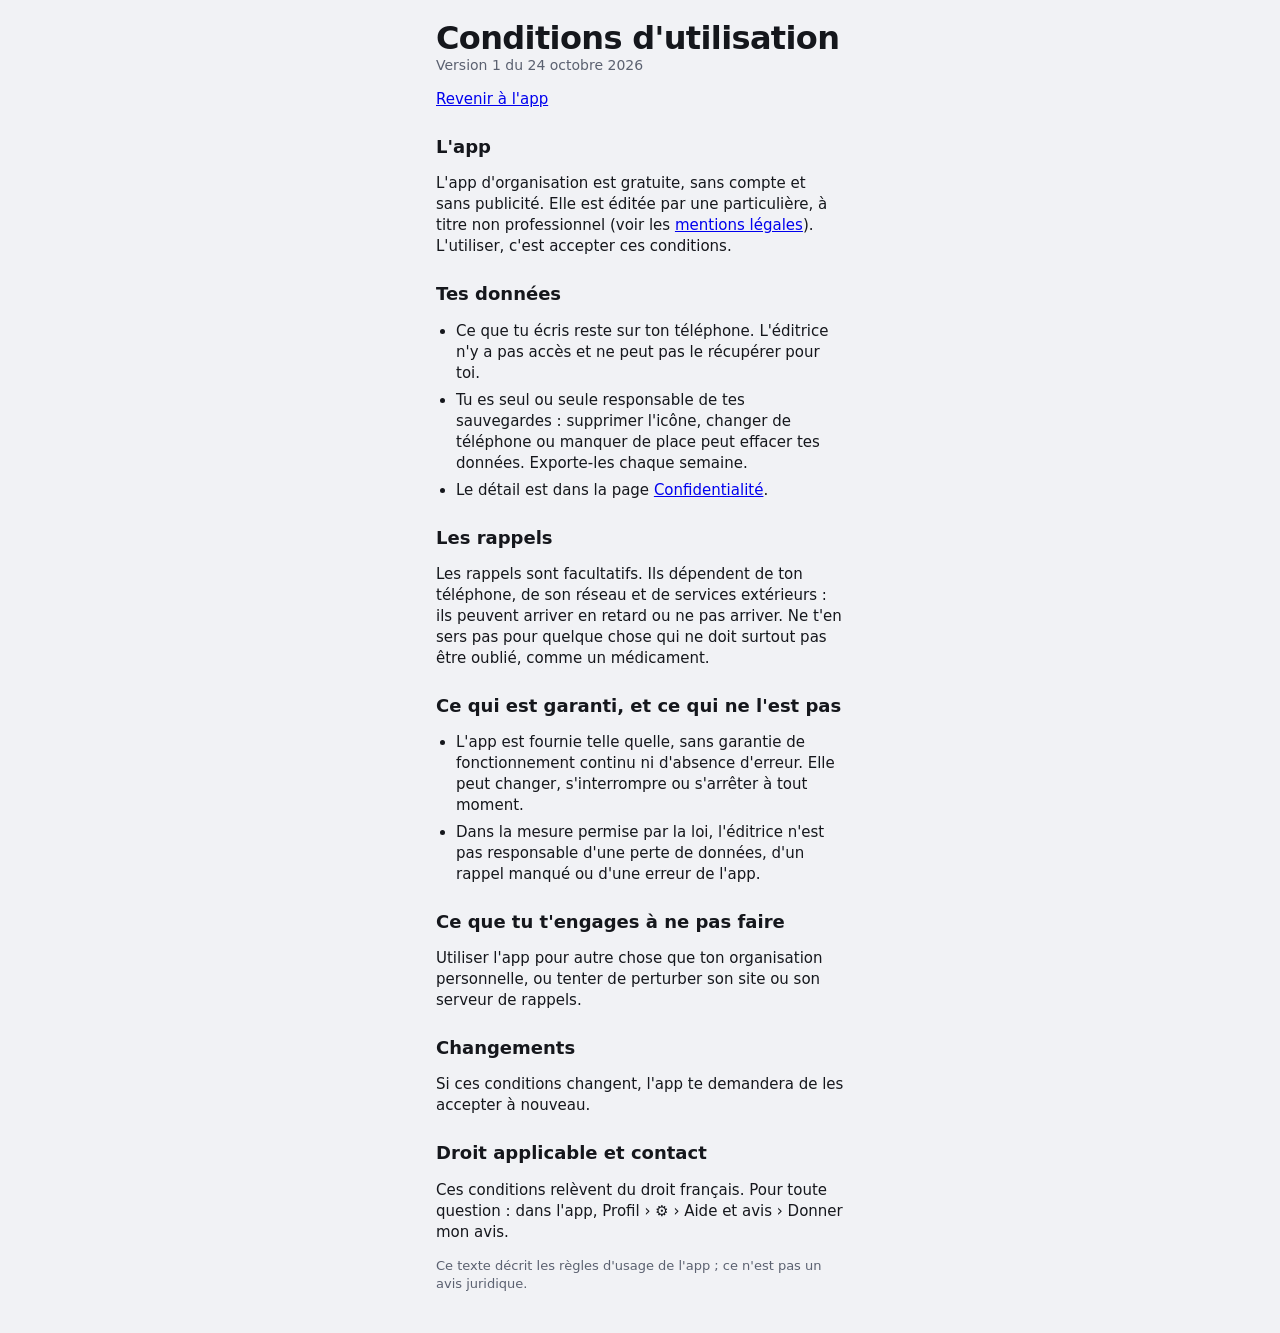
==== conditions.html @ b716ffcb "1.9.5 : notice d'installation, conditions d'utilisation acceptées à la première ouverture, README à " ====
<!doctype html>
<html lang="fr">
<head>
<meta charset="utf-8">
<meta name="viewport" content="width=device-width, initial-scale=1, viewport-fit=cover">
<title>Conditions d'utilisation</title>
<meta http-equiv="Content-Security-Policy" content="default-src 'self'; script-src 'none'; style-src 'self' 'unsafe-inline'; img-src 'self'; object-src 'none'; base-uri 'none'; form-action 'none'">
<meta name="referrer" content="no-referrer">
<link rel="stylesheet" href="app.css">
<style>
  .texte { display: flex; flex-direction: column; gap: 14px; padding-bottom: calc(40px + env(safe-area-inset-bottom, 0px)); }
  .texte h2 { font-size: 18px; margin: 10px 0 0; }
  .texte p, .texte li { margin: 0; max-width: 65ch; }
  .texte ul { margin: 0; padding-left: 20px; display: flex; flex-direction: column; gap: 6px; }
</style>
</head>
<body>
<main class="app texte">
  <header class="top"><div><h1>Conditions d'utilisation</h1><p>Version 1 du 24 octobre 2026</p></div></header>
  <p><a href="./">Revenir à l'app</a></p>

  <h2>L'app</h2>
  <p>L'app d'organisation est gratuite, sans compte et sans publicité. Elle est éditée par une particulière, à titre non professionnel (voir les <a href="confidentialite.html">mentions légales</a>). L'utiliser, c'est accepter ces conditions.</p>

  <h2>Tes données</h2>
  <ul>
    <li>Ce que tu écris reste sur ton téléphone. L'éditrice n'y a pas accès et ne peut pas le récupérer pour toi.</li>
    <li>Tu es seul ou seule responsable de tes sauvegardes : supprimer l'icône, changer de téléphone ou manquer de place peut effacer tes données. Exporte-les chaque semaine.</li>
    <li>Le détail est dans la page <a href="confidentialite.html">Confidentialité</a>.</li>
  </ul>

  <h2>Les rappels</h2>
  <p>Les rappels sont facultatifs. Ils dépendent de ton téléphone, de son réseau et de services extérieurs : ils peuvent arriver en retard ou ne pas arriver. Ne t'en sers pas pour quelque chose qui ne doit surtout pas être oublié, comme un médicament.</p>

  <h2>Ce qui est garanti, et ce qui ne l'est pas</h2>
  <ul>
    <li>L'app est fournie telle quelle, sans garantie de fonctionnement continu ni d'absence d'erreur. Elle peut changer, s'interrompre ou s'arrêter à tout moment.</li>
    <li>Dans la mesure permise par la loi, l'éditrice n'est pas responsable d'une perte de données, d'un rappel manqué ou d'une erreur de l'app.</li>
  </ul>

  <h2>Ce que tu t'engages à ne pas faire</h2>
  <p>Utiliser l'app pour autre chose que ton organisation personnelle, ou tenter de perturber son site ou son serveur de rappels.</p>

  <h2>Changements</h2>
  <p>Si ces conditions changent, l'app te demandera de les accepter à nouveau.</p>

  <h2>Droit applicable et contact</h2>
  <p>Ces conditions relèvent du droit français. Pour toute question : dans l'app, Profil › ⚙ › Aide et avis › Donner mon avis.</p>
  <p class="aide">Ce texte décrit les règles d'usage de l'app ; ce n'est pas un avis juridique.</p>
</main>
</body>
</html>
---- app.css ----
/* Une colonne de téléphone (440 px max) qui défile ; onglets et bouton + fixés en bas.
   Les couleurs des catégories (réglables) portent l'identité ; le reste est neutre. */
:root {
  --bg-base: #F1F2F5;
  --teinte: var(--bg-base);
  --bg: color-mix(in srgb, var(--teinte) 10%, var(--bg-base));
  --surface: #FFFFFF;
  --surface-2: #E6E8EE;
  --ink: #15171C;
  --ink-2: #5B6170;
  --line: #DADDE5;
  --on-ink: #FFFFFF;
  --danger: #C42B27;
  --shadow: 0 8px 24px rgb(21 23 28 / .18);
  --t-dark: #15171C;
  --t-light: #FFFFFF;
  /* Polices déjà présentes sur l’appareil : rien n’est demandé à un serveur tiers. */
  --f-num: "Avenir Next Condensed", "Bahnschrift SemiBold Condensed", "Roboto Condensed", "Arial Narrow", system-ui, sans-serif;
  --f-body: -apple-system, BlinkMacSystemFont, system-ui, "Segoe UI", Roboto, sans-serif;
  --r: 18px;
  --row: 14px;
  color-scheme: light;
}
@media (prefers-color-scheme: dark) {
  :root {
    --bg-base: #0C0E12; --surface: #171A20; --surface-2: #232730; --ink: #EFF1F5; --ink-2: #9BA2AF;
    --line: #2B3039; --on-ink: #0C0E12; --danger: #FF6B66; --shadow: 0 8px 24px rgb(0 0 0 / .5); color-scheme: dark;
  }
}

* { box-sizing: border-box; }
html { -webkit-text-size-adjust: 100%; }
body { margin: 0; background: var(--bg); color: var(--ink); font-family: var(--f-body); font-size: 15px; line-height: 1.4; -webkit-tap-highlight-color: transparent; }
body::before { content: ""; position: fixed; inset: 0 0 auto; height: env(safe-area-inset-top, 0px); z-index: 10; background: var(--bg); }
button, input, select, textarea { font: inherit; color: inherit; }
button { background: none; border: 0; padding: 0; cursor: pointer; }
[hidden] { display: none !important; }
:focus-visible { outline: 2px solid var(--ink); outline-offset: 2px; }
.num { font-family: var(--f-num); font-weight: 700; font-variant-numeric: tabular-nums; }
.muted { color: var(--ink-2); }

.app {
  max-width: 440px; margin: 0 auto;
  padding-left: max(16px, env(safe-area-inset-left, 0px));
  padding-right: max(16px, env(safe-area-inset-right, 0px));
  padding-block: calc(8px + env(safe-area-inset-top, 0px)) calc(130px + env(safe-area-inset-bottom, 0px));
}
.view { display: flex; flex-direction: column; gap: 22px; }
.top { display: flex; align-items: flex-end; justify-content: space-between; gap: 12px; padding-top: 14px; }
.top h1 { font-size: 32px; line-height: 1.05; letter-spacing: -.02em; margin: 0; text-wrap: balance; }
.top p { margin: 4px 0 0; color: var(--ink-2); font-size: 14px; }
.top p::first-letter { text-transform: uppercase; }

.sec { display: flex; flex-direction: column; gap: 8px; }
.sec > h2, .h2 { display: flex; justify-content: space-between; align-items: baseline; gap: 8px; font-size: 12.5px; letter-spacing: .07em; text-transform: uppercase; color: var(--ink-2); margin: 0 4px; font-weight: 600; }
.sec > h2 span, .sec > h2 .btn { letter-spacing: 0; text-transform: none; font-weight: 500; }
.sec > h2 .btn { color: var(--ink); font-weight: 650; }
.card { background: var(--surface); border-radius: var(--r); padding: 16px; }
.list { list-style: none; margin: 0; padding: 0 16px; background: var(--surface); border-radius: var(--r); }
.list > li { display: flex; align-items: center; gap: 12px; min-height: 52px; padding-block: 8px; }
.list > li + li { border-top: 1px solid var(--line); }
.list:empty { display: none; }
.txt { flex: 1; min-width: 0; display: flex; flex-direction: column; overflow-wrap: anywhere; }
.txt b { font-weight: 600; }
.txt small { color: var(--ink-2); font-size: 13px; }
.pill { font-family: var(--f-num); font-weight: 700; font-size: 15px; padding: 3px 9px; border-radius: 7px; background: var(--surface-2); white-space: nowrap; }
.x { width: 32px; height: 32px; flex-shrink: 0; border-radius: 50%; display: grid; place-items: center; color: var(--ink-2); }
.x svg { width: 16px; height: 16px; }
.vide { color: var(--ink-2); font-size: 14px; margin: 0 4px; }

.chk { appearance: none; -webkit-appearance: none; flex-shrink: 0; width: 24px; height: 24px; margin: 0; border-radius: 50%; border: 2px solid var(--line); background: var(--surface); cursor: pointer; transition: background .15s, border-color .15s; }
.chk:checked { background: var(--ink); border-color: var(--ink); box-shadow: inset 0 0 0 4px var(--surface); }
li:has(> .chk:checked) .txt b { text-decoration: line-through; color: var(--ink-2); font-weight: 500; }

.btn { height: 48px; padding: 0 18px; border-radius: 14px; font-weight: 650; display: inline-flex; align-items: center; justify-content: center; gap: 6px; }
.btn.plein { background: var(--ink); color: var(--on-ink); }
.btn.gris { background: var(--surface-2); }
.btn.rouge { color: var(--danger); }
.btn.petit { height: 36px; padding: 0 12px; border-radius: 10px; font-size: 14px; }
.rangee { display: flex; gap: 8px; flex-wrap: wrap; }
.rangee .btn { flex: 1; }

/* Ajout rapide dans une liste */
.ajout { display: flex; gap: 8px; }
.ajout input { flex: 1; min-width: 0; height: 44px; border: 0; border-radius: 12px; padding: 0 14px; background: var(--surface); font-size: 16px; }
.ajout select { max-width: 40%; height: 44px; border: 0; border-radius: 12px; padding: 0 8px; background: var(--surface); font-size: 14px; }
.ajout button { width: 44px; height: 44px; border-radius: 12px; background: var(--ink); color: var(--on-ink); display: grid; place-items: center; flex-shrink: 0; }
.ajout button svg { width: 20px; height: 20px; }

/* Maintenant */
.now { background: var(--c, var(--surface)); color: var(--t, var(--ink)); border-radius: 24px; padding: 18px 18px 16px; display: flex; flex-direction: column; gap: 6px; }
.now-label { font-size: 13px; font-weight: 600; opacity: .8; }
.now-title { font-size: 22px; font-weight: 700; letter-spacing: -.01em; line-height: 1.15; overflow-wrap: anywhere; }
.now-info { font-size: 14px; opacity: .85; }
.now-left { display: flex; align-items: baseline; gap: 8px; margin-top: 6px; font-weight: 600; }
.now-left .num { font-size: 58px; line-height: .85; }
.bar { height: 6px; border-radius: 3px; background: color-mix(in srgb, currentColor 18%, transparent); overflow: hidden; }
.bar i { display: block; height: 100%; background: currentColor; border-radius: inherit; }
.now .next { margin-top: 8px; padding-top: 12px; border-top: 1px solid color-mix(in srgb, currentColor 22%, transparent); font-size: 14px; font-weight: 600; }

/* Journée */
.day li { cursor: pointer; }
.day time { font-family: var(--f-num); font-weight: 600; font-size: 17px; width: 42px; flex-shrink: 0; color: var(--ink-2); font-variant-numeric: tabular-nums; }
.dot { width: 12px; height: 12px; border-radius: 4px; background: var(--c); flex-shrink: 0; }
.day li.actuel time, .day li.actuel b { color: var(--ink); font-weight: 700; }
.day li.passe .txt b { color: var(--ink-2); font-weight: 500; }
.valid { width: 32px; height: 32px; border-radius: 50%; border: 2px dashed var(--line); display: grid; place-items: center; flex-shrink: 0; color: transparent; }
.valid svg { width: 16px; height: 16px; }
.valid[aria-pressed="true"] { border: 0; background: var(--surface-2); color: var(--ink); }

/* Semaine */
.navsem { display: flex; gap: 6px; }
.navsem button { height: 36px; min-width: 36px; padding: 0 10px; border-radius: 10px; background: var(--surface); font-weight: 650; font-size: 14px; display: grid; place-items: center; }
.navsem svg { width: 18px; height: 18px; }
.type { display: flex; align-items: center; justify-content: space-between; gap: 12px; }
.wk { background: var(--surface); border-radius: var(--r); padding: 10px 8px 12px; -webkit-user-select: none; user-select: none; -webkit-touch-callout: none; }
.wk-head, .wk-body { display: grid; grid-template-columns: 22px repeat(var(--n, 7), minmax(0, 1fr)); gap: 3px; }
.wk-head { margin-bottom: 8px; text-align: center; }
.wk-head button { display: flex; flex-direction: column; align-items: center; border-radius: 10px; padding: 3px 0; font-family: var(--f-num); font-weight: 700; font-size: 17px; line-height: 1.1; }
.wk-head small { font-family: var(--f-body); font-size: 10.5px; font-weight: 600; color: var(--ink-2); }
.wk-head .auj { background: var(--ink); color: var(--on-ink); }
.wk-head .auj small { color: inherit; opacity: .75; }
.wk-hours, .wk-col { position: relative; height: calc(var(--rows) * var(--row)); }
.wk-hours span { position: absolute; right: 2px; top: calc(var(--s) * 2 * var(--row)); transform: translateY(-50%); font-family: var(--f-num); font-weight: 600; font-size: 11.5px; color: var(--ink-2); }
.wk-col { border-radius: 6px; background: repeating-linear-gradient(to bottom, var(--surface-2) 0 1px, transparent 1px calc(2 * var(--row))); }
.blk { position: absolute; left: 0; right: 0; top: calc(var(--s) * 2 * var(--row) + 1px); height: calc(var(--d) * 2 * var(--row) - 2px); background: var(--c); color: var(--t); border-radius: 4px; padding: 2px; font-size: 9px; line-height: 1.15; font-weight: 650; overflow: hidden; -webkit-hyphens: auto; hyphens: auto; overflow-wrap: break-word; }
.seul .blk { font-size: 13px; padding: 3px 8px; }
.blk small { display: none; }
.seul .blk small { display: block; font-weight: 500; opacity: .85; }
.blk.fantome { outline: 2px solid var(--ink); outline-offset: 1px; z-index: 2; opacity: .9; }
.blk.leve { opacity: .3; }
.nowline { position: absolute; left: -2px; right: -2px; top: calc(var(--s) * 2 * var(--row)); height: 2px; background: var(--ink); z-index: 1; pointer-events: none; }
.nowline::before { content: ""; position: absolute; left: -3px; top: -3px; width: 8px; height: 8px; border-radius: 50%; background: var(--ink); }
.legend { display: grid; grid-template-columns: repeat(2, minmax(0, 1fr)); gap: 8px 12px; list-style: none; margin: 0; padding: 0 4px; font-size: 13.5px; }
.legend li { display: flex; align-items: center; gap: 8px; min-width: 0; }
.aide { font-size: 13px; color: var(--ink-2); margin: 0 4px; }

/* Notes */
.search { display: flex; align-items: center; gap: 8px; background: var(--surface); border-radius: 14px; padding: 0 14px; height: 46px; color: var(--ink-2); }
.search svg { width: 18px; height: 18px; flex-shrink: 0; }
.search input { flex: 1; min-width: 0; border: 0; background: none; font-size: 16px; color: var(--ink); outline: none; }
.tags { display: flex; gap: 6px; overflow-x: auto; scrollbar-width: none; margin-inline: -4px; padding-inline: 4px; }
.tags button { flex-shrink: 0; font-size: 13.5px; font-weight: 600; padding: 6px 12px; border-radius: 999px; background: var(--surface); }
.tags button[aria-pressed="true"] { background: var(--ink); color: var(--on-ink); }
.goal-head { display: flex; justify-content: space-between; align-items: baseline; margin-bottom: 10px; }
.goal-head .num { font-size: 26px; }
details.liste { background: var(--surface); border-radius: var(--r); }
details.liste summary { list-style: none; display: flex; align-items: center; justify-content: space-between; gap: 8px; padding: 14px 16px; font-weight: 650; cursor: pointer; }
details.liste summary::-webkit-details-marker { display: none; }
details.liste summary::after { content: "›"; font-size: 20px; color: var(--ink-2); transition: transform .15s; }
details.liste[open] summary::after { transform: rotate(90deg); }
details.liste summary .pill { margin-left: auto; }
details.liste .list { padding-top: 0; }
details.liste .pied { display: flex; flex-direction: column; gap: 8px; padding: 0 12px 12px; }
details.liste .ajout input, details.liste .ajout select { background: var(--surface-2); }
.notes { display: grid; grid-template-columns: repeat(2, minmax(0, 1fr)); gap: 10px; }
.note { border-radius: var(--r); padding: 14px; background: color-mix(in srgb, var(--c, var(--surface)) 24%, var(--surface)); display: flex; flex-direction: column; gap: 6px; min-width: 0; text-align: left; overflow-wrap: anywhere; }
.note p { margin: 0; font-size: 13.5px; white-space: pre-line; display: -webkit-box; -webkit-line-clamp: 5; -webkit-box-orient: vertical; overflow: hidden; }
.note small { font-size: 12px; color: var(--ink-2); }

/* Réglages, stats */
.reglage { display: flex; align-items: center; gap: 10px; }
.reglage input[type="color"] { width: 36px; height: 36px; padding: 0; border: 0; border-radius: 10px; background: none; flex-shrink: 0; }
.reglage input[type="color"]::-webkit-color-swatch-wrapper { padding: 0; }
.reglage input[type="color"]::-webkit-color-swatch { border: 0; border-radius: 10px; }
.reglage input[type="text"] { flex: 1; min-width: 0; height: 40px; border: 0; border-radius: 10px; padding: 0 12px; background: var(--surface-2); font-size: 16px; }
.reglage select { height: 40px; border: 0; border-radius: 10px; padding: 0 10px; background: var(--surface-2); font-size: 15px; }
.stats { list-style: none; margin: 0; padding: 0; display: flex; flex-direction: column; gap: 10px; }
.stats li { display: grid; grid-template-columns: 116px minmax(0, 1fr) 50px; align-items: center; gap: 8px; font-size: 13.5px; }
.stats li > span:first-child { overflow: hidden; text-overflow: ellipsis; white-space: nowrap; }
.stats .track { height: 14px; }
.stats .track i { display: block; height: 100%; border-radius: 4px; background: var(--c); }
.stats b { font-family: var(--f-num); font-size: 16px; text-align: right; font-variant-numeric: tabular-nums; }
.bientot { display: flex; flex-direction: column; gap: 6px; }
.bientot p { margin: 0; font-size: 14px; color: var(--ink-2); }
.alerte { color: var(--danger); font-weight: 600; }

/* Barre du bas, bouton +, fenêtres, toast */
.dock {
  position: fixed; left: 0; right: 0; bottom: 0; z-index: 5;
  background: color-mix(in srgb, var(--surface) 84%, transparent);
  -webkit-backdrop-filter: blur(18px) saturate(1.5); backdrop-filter: blur(18px) saturate(1.5);
  border-top: 1px solid var(--line);
  padding: 6px max(8px, env(safe-area-inset-right, 0px)) calc(6px + env(safe-area-inset-bottom, 0px)) max(8px, env(safe-area-inset-left, 0px));
}
.dock-in { position: relative; max-width: 440px; margin: 0 auto; }
.tabs { display: grid; grid-template-columns: repeat(5, 1fr); }
.tab { display: flex; flex-direction: column; align-items: center; gap: 2px; padding: 4px 0; font-size: 10.5px; font-weight: 600; color: var(--ink-2); }
.tab svg { width: 25px; height: 25px; }
.tab[aria-selected="true"] { color: var(--ink); }
.fab { position: absolute; right: 8px; bottom: calc(100% + 16px); width: 58px; height: 58px; border-radius: 50%; background: var(--ink); color: var(--on-ink); display: grid; place-items: center; box-shadow: var(--shadow); }
.fab svg { width: 26px; height: 26px; }

dialog { margin: auto auto 0; width: min(440px, 100%); max-width: 100%; max-height: 92vh; overflow-y: auto; border: 0; border-radius: 24px 24px 0 0; background: var(--surface); color: var(--ink); padding: 20px max(16px, env(safe-area-inset-right, 0px)) calc(20px + env(safe-area-inset-bottom, 0px)) max(16px, env(safe-area-inset-left, 0px)); }
dialog::backdrop { background: rgb(0 0 0 / .4); }
dialog h2 { margin: 0 0 14px; font-size: 19px; }
dialog form { display: flex; flex-direction: column; gap: 14px; }
.champ { display: flex; flex-direction: column; gap: 6px; font-size: 13px; font-weight: 600; color: var(--ink-2); min-width: 0; }
.champ input, .champ select, .champ textarea { height: 46px; border: 0; border-radius: 12px; padding: 0 12px; background: var(--surface-2); font-size: 16px; font-weight: 400; color: var(--ink); width: 100%; }
.champ textarea { height: auto; min-height: 96px; padding: 12px; resize: vertical; }
.champs { display: grid; grid-template-columns: repeat(3, minmax(0, 1fr)); gap: 10px; }
.coche { display: flex; align-items: center; gap: 10px; font-size: 15px; }
.cats { display: flex; flex-wrap: wrap; gap: 6px; }
.cats label { position: relative; }
.cats input { position: absolute; opacity: 0; inset: 0; }
.cats span { display: inline-flex; align-items: center; gap: 6px; height: 34px; padding: 0 12px; border-radius: 999px; background: var(--surface-2); font-size: 14px; font-weight: 600; }
.cats input:checked + span { background: var(--c); color: var(--t); }
.cats input:focus-visible + span { outline: 2px solid var(--ink); outline-offset: 2px; }
.cats .sans { --c: var(--ink); --t: var(--on-ink); }
.opts { display: grid; grid-template-columns: repeat(2, minmax(0, 1fr)); gap: 10px; }
.opts button { display: flex; flex-direction: column; align-items: flex-start; gap: 6px; padding: 14px 12px; border-radius: 16px; background: var(--surface-2); text-align: left; }
.opts svg { width: 24px; height: 24px; }
.opts small { font-size: 12px; color: var(--ink-2); line-height: 1.3; }
.liens { display: flex; flex-direction: column; gap: 6px; }
.liens button { text-align: left; padding: 10px 12px; border-radius: 12px; background: var(--surface-2); font-size: 14px; }
/* V1.2 : tâches, projets, habitudes, sport */
.pill.retard { background: color-mix(in srgb, var(--danger) 16%, var(--surface)); color: var(--danger); }
.prio { display: inline-block; width: 8px; height: 8px; border-radius: 50%; background: var(--danger); margin-right: 6px; vertical-align: middle; }
.ajout input[type="date"] { flex: 0 0 auto; width: 8.6em; font-size: 15px; }
dialog .ajout input, dialog .ajout select { background: var(--surface-2); }
.habits { display: flex; flex-wrap: wrap; gap: 8px; }
.habit { height: 38px; padding: 0 14px; border-radius: 999px; background: var(--surface); font-weight: 600; font-size: 14px; display: inline-flex; align-items: center; gap: 6px; }
.habit svg { width: 16px; height: 16px; display: none; }
.habit small { font-weight: 500; opacity: .75; }
.habit[aria-pressed="true"] { background: var(--ink); color: var(--on-ink); }
.habit[aria-pressed="true"] svg { display: block; }
.regs { display: grid; grid-template-columns: repeat(2, minmax(0, 1fr)); gap: 10px; }
.regs .card { display: flex; flex-direction: column; gap: 10px; min-width: 0; }
.regs .kv { text-align: left; flex-direction: column; align-items: flex-start; gap: 0; }
.reg { display: grid; grid-template-columns: repeat(7, 1fr); gap: 3px; }
.reg button, .reg i { aspect-ratio: 1; border-radius: 3px; background: var(--surface-2); }
.reg button.on { background: var(--ink); }
.reg i.futur { background: transparent; box-shadow: inset 0 0 0 1px var(--surface-2); }
.kv { display: flex; justify-content: space-between; align-items: baseline; gap: 12px; }
.kv .num { font-size: 20px; }
.seance { display: flex; flex-direction: column; gap: 12px; }
.seance table { width: 100%; border-collapse: collapse; font-size: 14.5px; }
.seance td { padding: 8px 0; border-top: 1px solid var(--line); }
.seance td:last-child { text-align: right; font-family: var(--f-num); font-weight: 700; font-size: 17px; font-variant-numeric: tabular-nums; }
.chart { display: flex; flex-direction: column; gap: 10px; }
.chart svg { width: 100%; height: auto; display: block; font-family: var(--f-num); font-size: 11px; }
.ch-grid { stroke: var(--line); stroke-width: 1; }
.ch-lab { fill: var(--ink-2); }
.ch-line { fill: none; stroke: var(--ink); stroke-width: 2.5; stroke-linejoin: round; stroke-linecap: round; }
.ch-end { fill: var(--c-sport, #B5DF2B); stroke: var(--ink); stroke-width: 2; }
select.choix { height: 40px; border: 0; border-radius: 10px; padding: 0 10px; background: var(--surface-2); font-size: 15px; align-self: flex-start; max-width: 100%; }
.now .btn { align-self: flex-start; margin-top: 8px; background: color-mix(in srgb, currentColor 16%, transparent); color: inherit; }
.pile { display: flex; flex-direction: column; gap: 10px; }
.exo-bloc { display: flex; flex-direction: column; gap: 8px; padding: 12px; border-radius: 16px; background: var(--surface-2); }
.exo-bloc .btn { align-self: flex-start; background: var(--surface); }
.serie { display: flex; align-items: center; gap: 8px; }
.serie > .num { width: 16px; color: var(--ink-2); }
.unite { flex: 1; min-width: 0; display: flex; align-items: center; gap: 5px; font-size: 13px; color: var(--ink-2); }
.unite input { width: 100%; min-width: 0; height: 40px; border: 0; border-radius: 10px; padding: 0 10px; background: var(--surface); color: var(--ink); font-size: 16px; }
.serie .valid { color: transparent; }
.serie .valid[aria-pressed="true"] { background: var(--ink); color: var(--on-ink); }
.repos { position: sticky; top: 0; z-index: 2; display: flex; align-items: center; gap: 12px; padding: 10px 14px; border-radius: 14px; background: var(--ink); color: var(--on-ink); font-weight: 650; }
.repos .num { font-size: 28px; margin-right: auto; }
.repos .btn { background: color-mix(in srgb, var(--on-ink) 18%, transparent); color: inherit; }
.ligne-exo { display: grid; grid-template-columns: minmax(0, 1fr) 52px 64px 32px; gap: 6px; align-items: center; }
.ligne-exo select, .ligne-exo input, .etape input[name="st"] { height: 42px; min-width: 0; border: 0; border-radius: 10px; padding: 0 8px; background: var(--surface-2); color: var(--ink); font-size: 16px; }
.etape input[name="st"] { flex: 1; }
.etapes { display: flex; flex-direction: column; gap: 6px; }
.confettis { position: fixed; inset: 0; pointer-events: none; z-index: 30; overflow: hidden; }
.confettis i { position: absolute; top: -14px; width: 8px; height: 13px; border-radius: 2px; animation: tombe var(--d) ease-in forwards; }
@keyframes tombe { to { transform: translateY(105vh) rotate(var(--r)); } }
/* V1.3 : motivation */
.chips { display: flex; gap: 6px; flex-shrink: 0; }
.chip { display: inline-flex; align-items: center; gap: 4px; height: 32px; padding: 0 11px; border-radius: 999px; background: var(--surface); font-family: var(--f-num); font-weight: 700; font-size: 17px; }
.chip svg { width: 16px; height: 16px; }
.appel { width: 100%; text-align: left; align-items: center; outline: 2px solid var(--ink); outline-offset: -2px; }
.niveau { display: flex; flex-direction: column; gap: 10px; }
.niveau .num.big { font-size: 40px; line-height: .9; }
.xp { height: 12px; border-radius: 6px; overflow: hidden; background: var(--surface-2); }
.xp > div { display: flex; gap: 2px; height: 100%; min-width: 4px; background: var(--ink); }
.xp i { background: var(--c); }
.xp-leg { display: flex; flex-wrap: wrap; gap: 4px 12px; font-size: 12.5px; color: var(--ink-2); }
.xp-leg span { display: inline-flex; align-items: center; gap: 5px; }
.xp-leg i { width: 8px; height: 8px; border-radius: 2px; background: var(--c); }
.serie { display: flex; align-items: center; gap: 14px; }
.serie svg { width: 36px; height: 36px; flex-shrink: 0; }
.serie .num { font-size: 32px; line-height: 1; }
.jokers { margin-left: auto; text-align: right; font-size: 12.5px; color: var(--ink-2); }
.jokers b { display: block; font-family: var(--f-num); font-size: 22px; color: var(--ink); }
.collec { display: grid; grid-template-columns: repeat(4, minmax(0, 1fr)); gap: 10px; }
.fig { display: flex; flex-direction: column; align-items: center; gap: 4px; font-size: 11.5px; text-align: center; min-width: 0; }
.fig span { max-width: 100%; overflow: hidden; text-overflow: ellipsis; white-space: nowrap; }
.crea { width: 100%; aspect-ratio: 1; max-width: 100%; border-radius: 16px; background: color-mix(in srgb, var(--c) 22%, var(--surface)); display: grid; place-items: center; }
.crea i { position: relative; width: 58%; aspect-ratio: 1; background: var(--c); border-radius: 50% 50% 44% 44% / 60% 60% 40% 40%; }
.crea.forme-1 i { border-radius: 42% 58% 50% 50% / 50% 50% 50% 50%; width: 62%; aspect-ratio: 1.15; }
.crea.forme-2 i { border-radius: 50% 50% 20% 20% / 70% 70% 30% 30%; }
.crea.forme-3 i { border-radius: 30%; width: 54%; }
.crea i::before, .crea i::after { content: ""; position: absolute; top: 36%; width: 17%; aspect-ratio: 1; border-radius: 50%; background: radial-gradient(circle at 35% 35%, #fff 0 24%, #15171C 26%); }
.crea i::before { left: 25%; }
.crea i::after { right: 25%; }
.crea.rare { box-shadow: inset 0 0 0 2px var(--c); }
.crea.legendaire { box-shadow: inset 0 0 0 2px #D9A520, 0 0 14px color-mix(in srgb, #D9A520 55%, transparent); }
.crea.lock { background: transparent; border: 1.5px dashed var(--line); font-family: var(--f-num); font-size: 22px; color: var(--ink-2); }
.pill.rare { background: color-mix(in srgb, #3C8CE7 18%, var(--surface)); }
.pill.legendaire { background: #D9A520; color: #15171C; }
.medal { width: 40px; height: 40px; border-radius: 50%; display: grid; place-items: center; flex-shrink: 0; background: var(--ink); color: var(--on-ink); }
.medal svg { width: 18px; height: 18px; }
.medal.en-cours { background: var(--surface-2); color: var(--ink-2); font-family: var(--f-num); font-weight: 700; font-size: 12.5px; }
.stats li { grid-template-columns: 104px minmax(0, 1fr) 84px; }
.stats b small { font-weight: 600; color: var(--ink-2); font-size: 12.5px; }
.track.duo { position: relative; }
.track.duo i { position: absolute; left: 0; top: 0; }
.track.duo i:first-child { opacity: .28; }
.theme { height: 36px; padding: 0 14px; border-radius: 999px; background: var(--surface); font-size: 14px; font-weight: 600; display: inline-flex; align-items: center; gap: 6px; }
.theme::before { content: ""; width: 12px; height: 12px; border-radius: 50%; background: var(--c); }
.theme[aria-pressed="true"] { outline: 2px solid var(--ink); outline-offset: -2px; }
.theme.verrou { color: var(--ink-2); background: transparent; border: 1.5px dashed var(--line); }
.theme.verrou::before { display: none; }
.tirage { align-items: center; text-align: center; }
.tirage .revele { width: 140px; }
.tirage .revele .crea { animation: pop .55s cubic-bezier(.2, 1.4, .4, 1); }
.tirage .nom { font-size: 22px; }
.tirage .rangee { width: 100%; }
@keyframes pop { from { transform: scale(.2) rotate(-25deg); opacity: 0; } }
.chiffres { display: grid; grid-template-columns: repeat(2, minmax(0, 1fr)); gap: 8px; }
.chiffres div { background: var(--surface-2); border-radius: 14px; padding: 10px 12px; display: flex; flex-direction: column; }
.chiffres .num { font-size: 26px; line-height: 1; }
.chiffres small { font-size: 12.5px; color: var(--ink-2); }
dialog .list { background: var(--surface-2); }
.coche.petite { font-size: 13px; gap: 6px; flex-shrink: 0; }
.bilan-t { width: 100%; border-collapse: collapse; font-size: 14px; color: var(--ink); font-weight: 400; }
.bilan-t th { text-align: right; font-size: 12px; color: var(--ink-2); font-weight: 600; padding: 4px 0; }
.bilan-t th:first-child, .bilan-t td:first-child { text-align: left; }
.bilan-t td { padding: 7px 0; border-top: 1px solid var(--line); text-align: right; font-family: var(--f-num); font-weight: 600; font-size: 15px; font-variant-numeric: tabular-nums; }
.bilan-t td:first-child { font-family: var(--f-body); font-weight: 500; font-size: 14px; display: flex; align-items: center; gap: 8px; }
/* V1.3.1 */
.alerte-export { outline: 2px solid var(--danger); outline-offset: -2px; }
.alerte-export b { color: var(--danger); }
.version { text-align: center; margin-top: 8px; }
.toast { position: fixed; left: 50%; bottom: calc(150px + env(safe-area-inset-bottom, 0px)); transform: translateX(-50%); z-index: 20; background: var(--ink); color: var(--on-ink); padding: 10px 16px; border-radius: 999px; font-weight: 650; font-size: 14px; box-shadow: var(--shadow); max-width: calc(100% - 32px); text-align: center; animation: monte .25s ease-out; }
@keyframes monte { from { transform: translate(-50%, 10px); opacity: 0; } }
@media (prefers-reduced-motion: reduce) { *, *::before, *::after { animation: none !important; transition: none !important; } }

/* V1.4 : assistant, questionnaire, avis */
.etape-q { border: 0; margin: 0; padding: 14px; border-radius: var(--r); background: var(--surface-2); display: flex; flex-direction: column; gap: 12px; min-width: 0; }
.etape-q legend { float: left; width: 100%; padding: 0; font-weight: 700; font-size: 16px; }
.etape-q .champ input, .etape-q .champ select, .etape-q .list { background: var(--surface); }
.etape-q .list > li select { height: 36px; border: 0; border-radius: 8px; padding: 0 6px; background: var(--surface-2); font-size: 14px; }
.etape-q .cats span { background: var(--surface); }
textarea.copie { width: 100%; min-height: 160px; border: 0; border-radius: 12px; padding: 12px; background: var(--surface-2); font-size: 15px; color: var(--ink); }

/* V1.5 : sports, créatures aux couleurs du sport */
.theme .x { width: 22px; height: 22px; margin-right: -6px; }
.crea.acc { position: relative; }
.crea.acc::after { content: ""; position: absolute; }
/* Par défaut : un bandeau de sport. */
.crea.acc::after { left: 30%; right: 30%; top: 24%; height: 7%; border-radius: 4px; background: var(--ink); opacity: .85; }
.crea.acc-basket::after { left: auto; right: 10%; top: auto; bottom: 10%; width: 26%; height: auto; aspect-ratio: 1; border-radius: 50%; opacity: 1;
  background: linear-gradient(90deg, transparent 46%, #15171C 46% 54%, transparent 54%), linear-gradient(transparent 46%, #15171C 46% 54%, transparent 54%), #F08A24; }
.crea.acc-football::after { left: auto; right: 10%; top: auto; bottom: 10%; width: 26%; height: auto; aspect-ratio: 1; border-radius: 50%; opacity: 1;
  background: radial-gradient(circle, #15171C 0 22%, transparent 24%), #FFFFFF; box-shadow: inset 0 0 0 1.5px #15171C; }
.crea.acc-volley::after { left: auto; right: 10%; top: auto; bottom: 10%; width: 26%; height: auto; aspect-ratio: 1; border-radius: 50%; opacity: 1;
  background: conic-gradient(#FFD447 0 33%, #3C8CE7 0 66%, #FFFFFF 0); }
.crea.acc-sabre-laser::after { left: auto; right: 14%; top: 12%; bottom: 14%; width: 5%; height: auto; border-radius: 3px; opacity: 1; transform: rotate(24deg);
  background: linear-gradient(#7FE0FF 0 78%, #9AA1AE 78%); box-shadow: 0 0 6px #7FE0FF; }

/* V1.7 : statistiques et compagnon */
.compagnon-carte { display: flex; align-items: center; gap: 14px; width: 100%; text-align: left; }
.compagnon { width: 96px; flex-shrink: 0; display: grid; place-items: center; }
.compagnon-carte.petit .compagnon { width: 56px; }
.compagnon .crea { width: var(--taille); transition: width .4s; }
/* Un accessoire par stade : rien, un bandeau, une étoile, une couronne. */
.compagnon .crea { position: relative; }
.compagnon.stade-2 .crea::after, .compagnon.stade-3 .crea::after, .compagnon.stade-4 .crea::after { content: ""; position: absolute; left: 50%; transform: translateX(-50%); }
.compagnon.stade-2 .crea::after { top: 22%; width: 44%; height: 7%; border-radius: 4px; background: var(--ink); }
.compagnon.stade-3 .crea::after { top: 2%; width: 26%; aspect-ratio: 1; background: #FFD447; clip-path: polygon(50% 0, 61% 35%, 98% 35%, 68% 57%, 79% 91%, 50% 70%, 21% 91%, 32% 57%, 2% 35%, 39% 35%); }
.compagnon.stade-4 .crea::after { top: 0; width: 40%; height: 18%; background: #D9A520; clip-path: polygon(0 100%, 0 20%, 25% 60%, 50% 0, 75% 60%, 100% 20%, 100% 100%); }

/* V1.8 : Aujourd'hui en forme d'emploi du temps */
.jour-edt { --row: 19px; }
.jour-edt .blk { padding: 3px 38px 3px 8px; font-size: 13px; cursor: pointer; }
.jour-edt .blk small { display: block; font-size: 11px; font-weight: 500; opacity: .85; white-space: nowrap; overflow: hidden; text-overflow: ellipsis; }
.jour-edt .blk.actuel { outline: 2.5px solid var(--ink); outline-offset: 1px; z-index: 1; }
.jour-edt .blk .valid { position: absolute; right: 4px; top: 50%; transform: translateY(-50%); width: min(26px, calc(var(--d) * 2 * var(--row) - 6px)); height: min(26px, calc(var(--d) * 2 * var(--row) - 6px)); border: 2px dashed var(--t); opacity: .75; }
.jour-edt .blk .valid[aria-pressed="true"] { border-style: solid; background: color-mix(in srgb, var(--t) 22%, transparent); color: var(--t); opacity: 1; }

/* V1.9 : Réglages à part, rangés en groupes repliables */
.reglages-bouton { width: 40px; height: 40px; padding: 0; justify-content: center; }
.reglages-bouton svg { width: 22px; height: 22px; }
.retour { display: inline-flex; align-items: center; gap: 2px; color: var(--ink-2); font-weight: 600; font-size: 15px; margin-bottom: 4px; }
.retour svg { width: 18px; height: 18px; }
details.groupe summary { align-items: center; }
details.groupe summary .txt small { font-weight: 500; }
.groupe-corps { display: flex; flex-direction: column; gap: 12px; padding: 0 16px 16px; }
.groupe-corps .list { background: var(--surface-2); }
.groupe-corps .reglage input[type="text"], .groupe-corps .reglage select { background: var(--surface); }
.groupe-corps .ajout input { background: var(--surface-2); }

/* V1.9.2 : petites animations (coupées si l'iPhone demande moins d'animations, voir plus haut) */
.flamme { transform-origin: 50% 90%; animation: flamme 1.6s ease-in-out infinite; }
@keyframes flamme { 0%, 100% { transform: scale(1) rotate(0); } 30% { transform: scale(1.06, .95) rotate(-3deg); } 60% { transform: scale(.96, 1.07) rotate(2deg); } }
.compagnon .crea { animation: respire 3.2s ease-in-out infinite; transform-origin: 50% 100%; }
@keyframes respire { 0%, 100% { transform: translateY(0) scale(1, 1); } 50% { transform: translateY(-4%) scale(1.03, .97); } }
.crea i::before, .crea i::after { animation: cligne 5s infinite; }
@keyframes cligne { 0%, 95%, 100% { transform: scaleY(1); } 97% { transform: scaleY(.1); } }
button, .chip, .btn, [role="button"] { transition: transform .12s ease, background-color .2s; }
button:active, .chip:active, [role="button"]:active { transform: scale(.95); }
.jour-edt .blk .valid:active { transform: translateY(-50%) scale(.9); }
.reglages-bouton:active svg { transform: rotate(60deg); transition: transform .3s; }

/* Habitudes à heure dans les grilles : à droite du créneau qu'elles recouvrent */
.blk.hab { left: 45%; z-index: 1; outline: 2px solid var(--bg); }
.blk.hab.fait { opacity: .6; }
.wk:not(.jour-edt) .blk.hab { pointer-events: none; }
.jours-choix { display: flex; gap: 6px; }
.jours-choix label { flex: 1; }
.jours-choix input { position: absolute; opacity: 0; }
.jours-choix span { display: grid; place-items: center; height: 40px; border-radius: 12px; background: var(--surface); font-weight: 650; text-transform: capitalize; }
.jours-choix input:checked + span { background: var(--ink); color: var(--on-ink); }
.jours-choix input:focus-visible + span { outline: 2px solid var(--ink); }
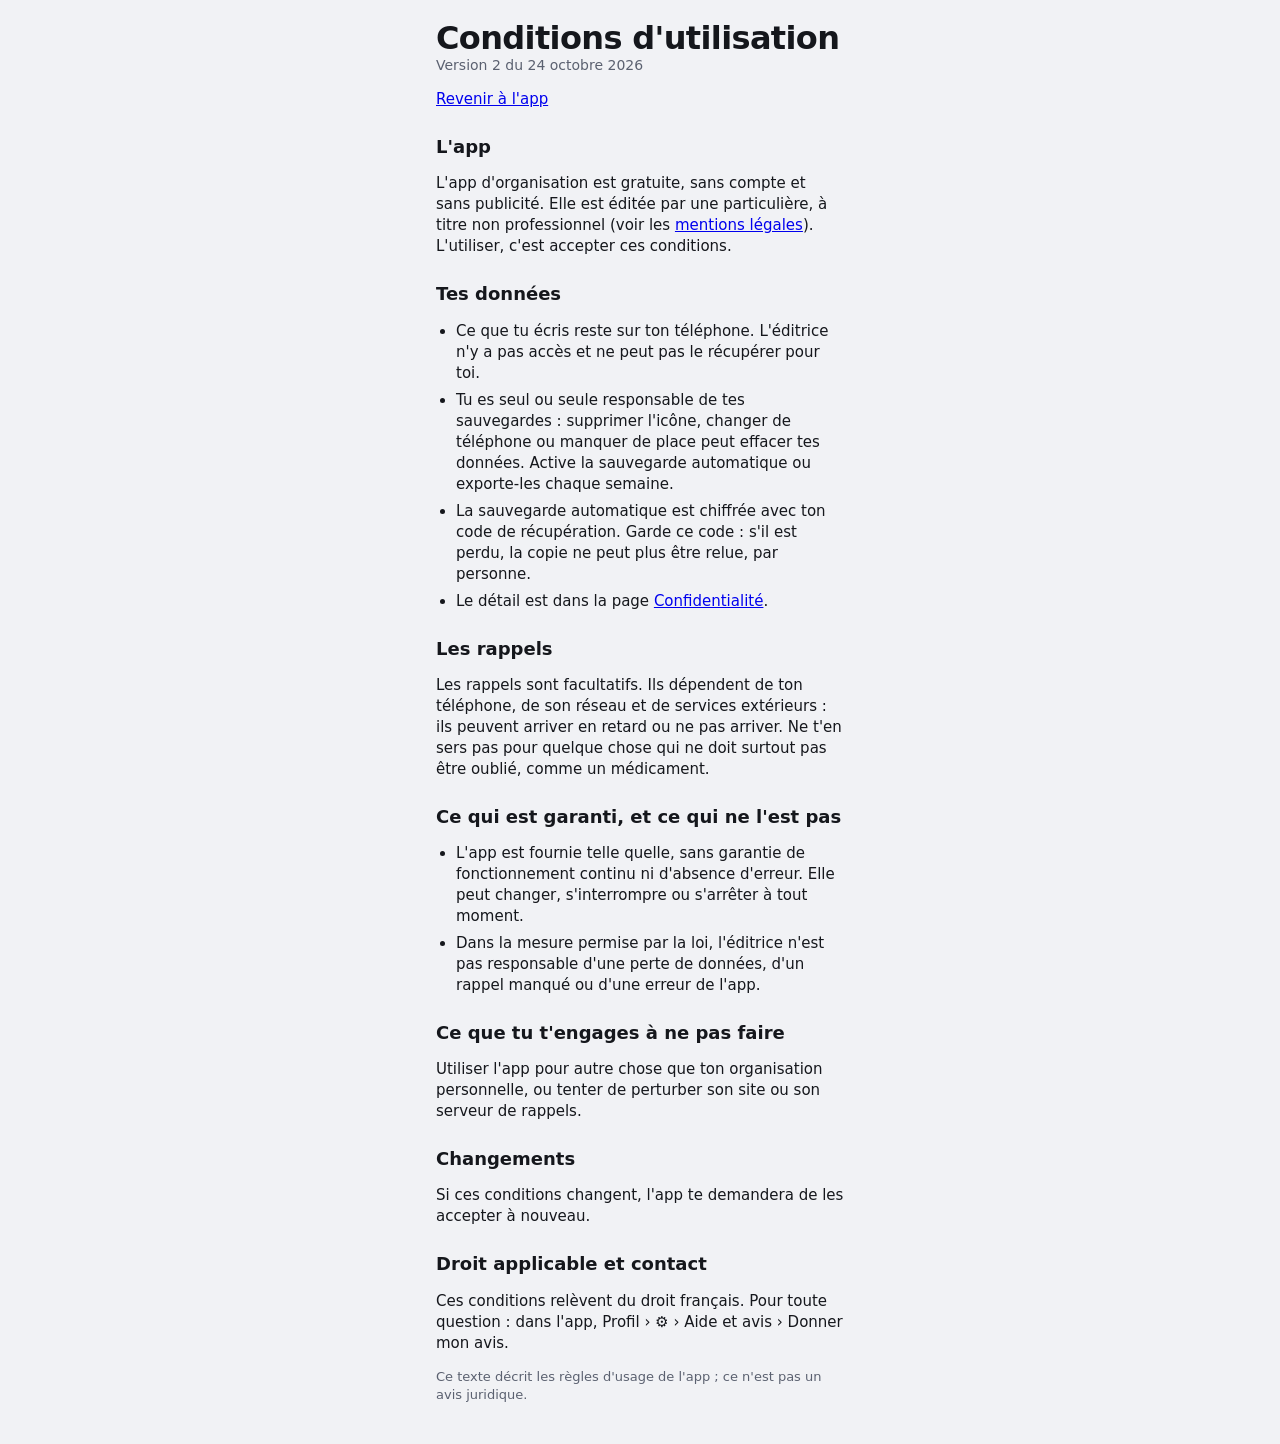
==== commit 224e63ac: "1.9.7 : sauvegarde automatique chiffrée avec code de récupération, fichier d'export à nom unique, ra" ====
--- a/conditions.html
+++ b/conditions.html
@@ -16,7 +16,7 @@
 </head>
 <body>
 <main class="app texte">
-  <header class="top"><div><h1>Conditions d'utilisation</h1><p>Version 1 du 24 octobre 2026</p></div></header>
+  <header class="top"><div><h1>Conditions d'utilisation</h1><p>Version 2 du 24 octobre 2026</p></div></header>
   <p><a href="./">Revenir à l'app</a></p>
 
   <h2>L'app</h2>
@@ -25,7 +25,8 @@
   <h2>Tes données</h2>
   <ul>
     <li>Ce que tu écris reste sur ton téléphone. L'éditrice n'y a pas accès et ne peut pas le récupérer pour toi.</li>
-    <li>Tu es seul ou seule responsable de tes sauvegardes : supprimer l'icône, changer de téléphone ou manquer de place peut effacer tes données. Exporte-les chaque semaine.</li>
+    <li>Tu es seul ou seule responsable de tes sauvegardes : supprimer l'icône, changer de téléphone ou manquer de place peut effacer tes données. Active la sauvegarde automatique ou exporte-les chaque semaine.</li>
+    <li>La sauvegarde automatique est chiffrée avec ton code de récupération. Garde ce code : s'il est perdu, la copie ne peut plus être relue, par personne.</li>
     <li>Le détail est dans la page <a href="confidentialite.html">Confidentialité</a>.</li>
   </ul>
 
--- a/app.css
+++ b/app.css
@@ -413,3 +413,6 @@
 .jours-choix span { display: grid; place-items: center; height: 40px; border-radius: 12px; background: var(--surface); font-weight: 650; text-transform: capitalize; }
 .jours-choix input:checked + span { background: var(--ink); color: var(--on-ink); }
 .jours-choix input:focus-visible + span { outline: 2px solid var(--ink); }
+
+/* Code de récupération de la sauvegarde automatique */
+.code-recup { font-family: ui-monospace, Menlo, monospace; font-size: 20px; font-weight: 700; letter-spacing: .04em; text-align: center; padding: 14px; border-radius: 14px; background: var(--surface); user-select: all; -webkit-user-select: all; }
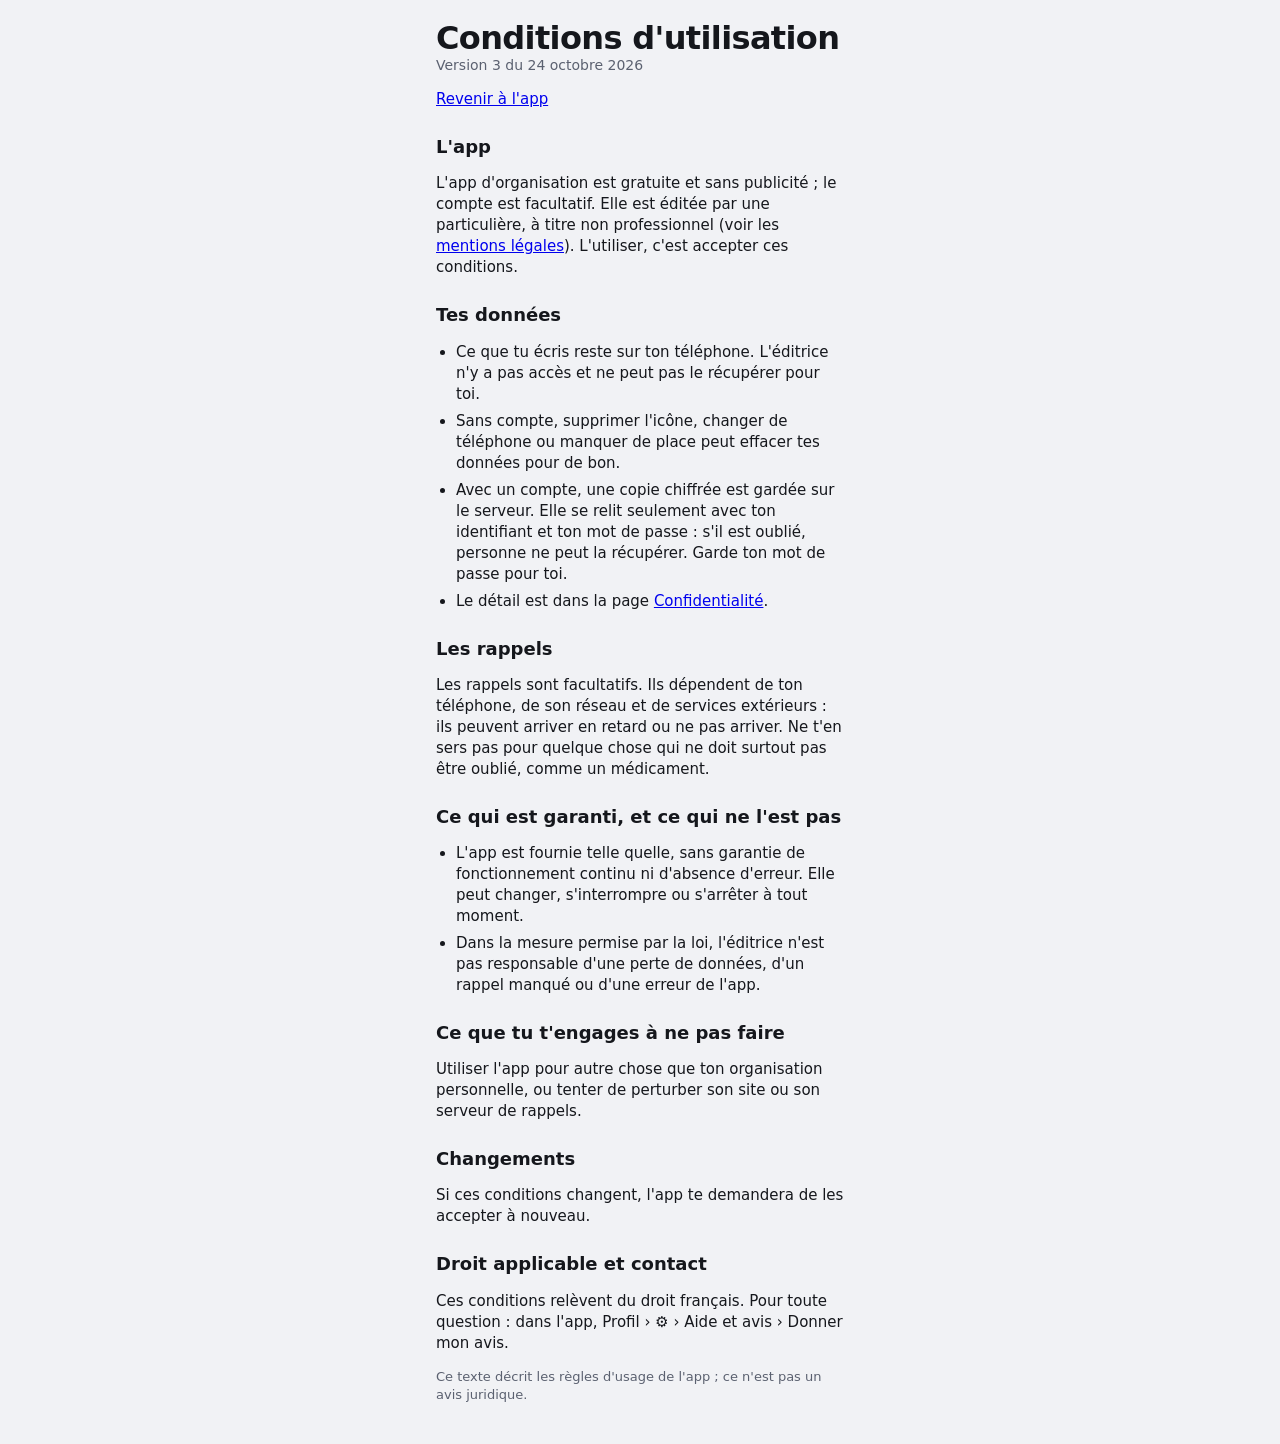
==== commit 5fab2038: "1.9.8 : compte avec identifiant et mot de passe (copie chiffrée sur le téléphone), création refusée " ====
--- a/conditions.html
+++ b/conditions.html
@@ -16,17 +16,17 @@
 </head>
 <body>
 <main class="app texte">
-  <header class="top"><div><h1>Conditions d'utilisation</h1><p>Version 2 du 24 octobre 2026</p></div></header>
+  <header class="top"><div><h1>Conditions d'utilisation</h1><p>Version 3 du 24 octobre 2026</p></div></header>
   <p><a href="./">Revenir à l'app</a></p>
 
   <h2>L'app</h2>
-  <p>L'app d'organisation est gratuite, sans compte et sans publicité. Elle est éditée par une particulière, à titre non professionnel (voir les <a href="confidentialite.html">mentions légales</a>). L'utiliser, c'est accepter ces conditions.</p>
+  <p>L'app d'organisation est gratuite et sans publicité ; le compte est facultatif. Elle est éditée par une particulière, à titre non professionnel (voir les <a href="confidentialite.html">mentions légales</a>). L'utiliser, c'est accepter ces conditions.</p>
 
   <h2>Tes données</h2>
   <ul>
     <li>Ce que tu écris reste sur ton téléphone. L'éditrice n'y a pas accès et ne peut pas le récupérer pour toi.</li>
-    <li>Tu es seul ou seule responsable de tes sauvegardes : supprimer l'icône, changer de téléphone ou manquer de place peut effacer tes données. Active la sauvegarde automatique ou exporte-les chaque semaine.</li>
-    <li>La sauvegarde automatique est chiffrée avec ton code de récupération. Garde ce code : s'il est perdu, la copie ne peut plus être relue, par personne.</li>
+    <li>Sans compte, supprimer l'icône, changer de téléphone ou manquer de place peut effacer tes données pour de bon.</li>
+    <li>Avec un compte, une copie chiffrée est gardée sur le serveur. Elle se relit seulement avec ton identifiant et ton mot de passe : s'il est oublié, personne ne peut la récupérer. Garde ton mot de passe pour toi.</li>
     <li>Le détail est dans la page <a href="confidentialite.html">Confidentialité</a>.</li>
   </ul>
 
--- a/app.css
+++ b/app.css
@@ -413,6 +413,3 @@
 .jours-choix span { display: grid; place-items: center; height: 40px; border-radius: 12px; background: var(--surface); font-weight: 650; text-transform: capitalize; }
 .jours-choix input:checked + span { background: var(--ink); color: var(--on-ink); }
 .jours-choix input:focus-visible + span { outline: 2px solid var(--ink); }
-
-/* Code de récupération de la sauvegarde automatique */
-.code-recup { font-family: ui-monospace, Menlo, monospace; font-size: 20px; font-weight: 700; letter-spacing: .04em; text-align: center; padding: 14px; border-radius: 14px; background: var(--surface); user-select: all; -webkit-user-select: all; }
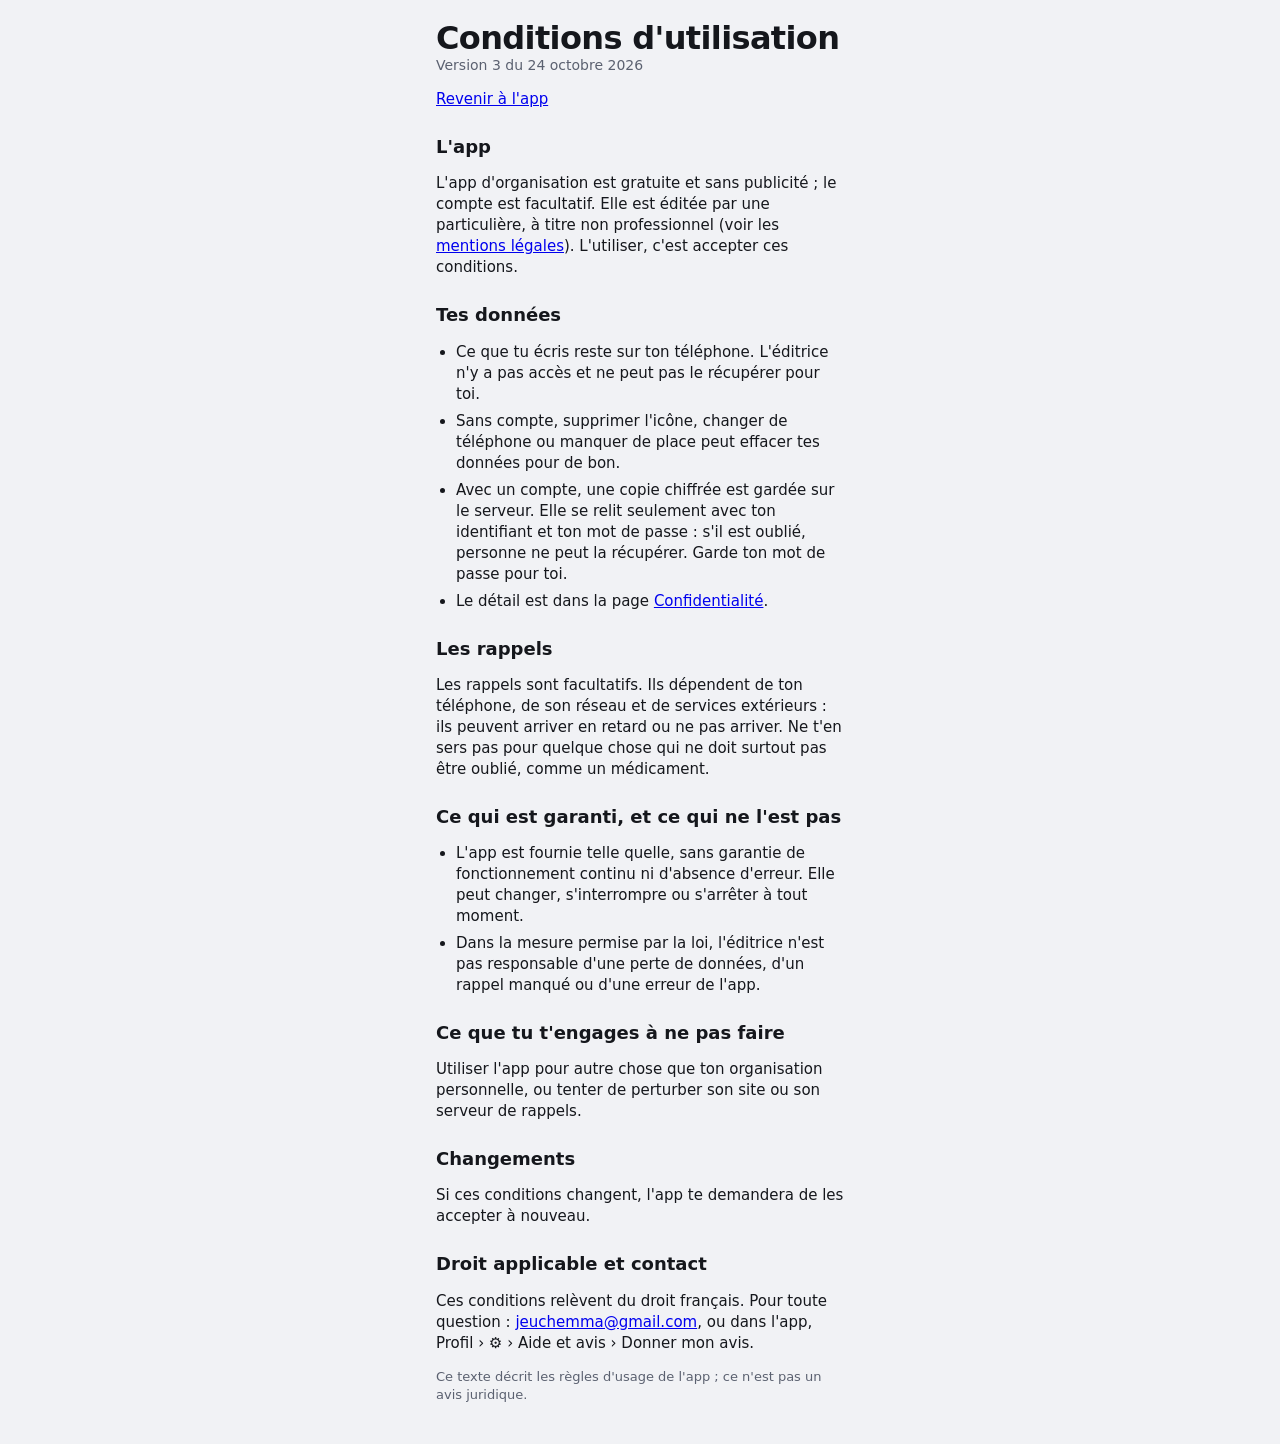
==== commit d204a776: "1.9.9 : relecture avant l'essai - Serveur des rappels : au plus 5 envois par passage (limite de calc" ====
--- a/conditions.html
+++ b/conditions.html
@@ -46,7 +46,7 @@
   <p>Si ces conditions changent, l'app te demandera de les accepter à nouveau.</p>
 
   <h2>Droit applicable et contact</h2>
-  <p>Ces conditions relèvent du droit français. Pour toute question : dans l'app, Profil › ⚙ › Aide et avis › Donner mon avis.</p>
+  <p>Ces conditions relèvent du droit français. Pour toute question : <a href="mailto:jeuchemma@gmail.com">jeuchemma@gmail.com</a>, ou dans l'app, Profil › ⚙ › Aide et avis › Donner mon avis.</p>
   <p class="aide">Ce texte décrit les règles d'usage de l'app ; ce n'est pas un avis juridique.</p>
 </main>
 </body>
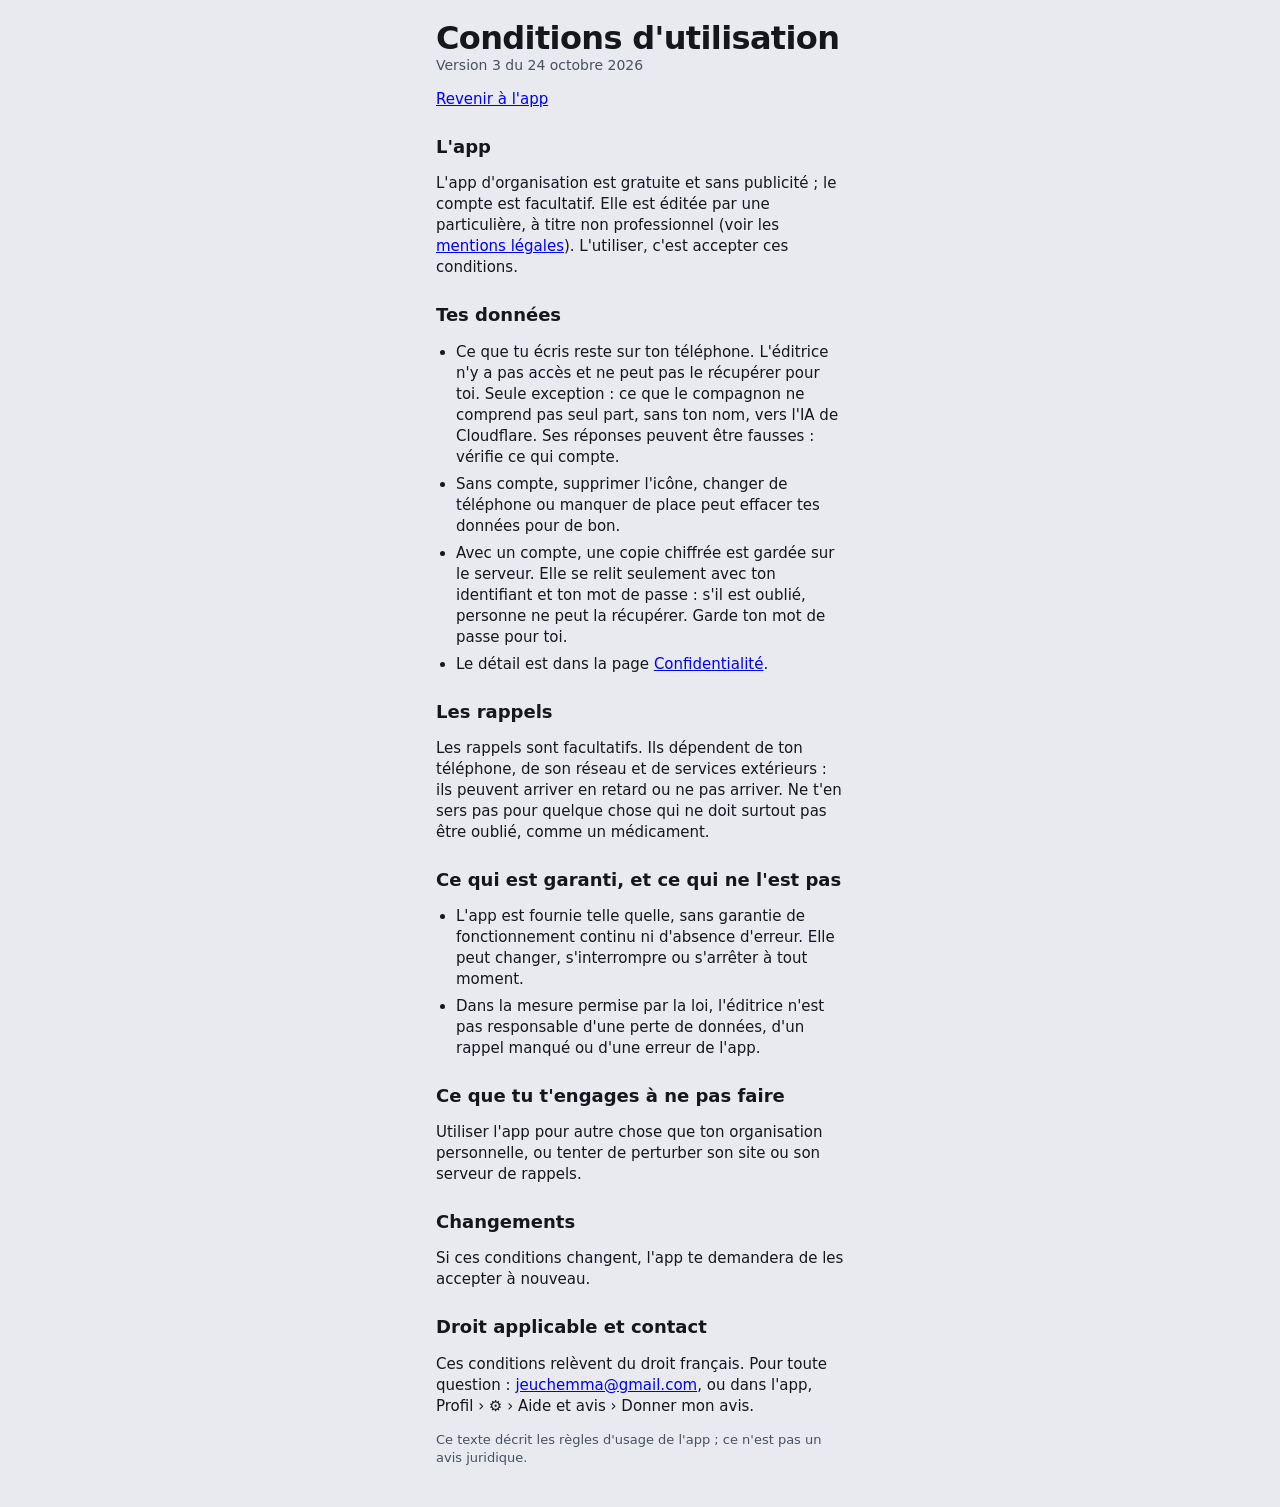
==== commit 35ea2102: "2.0.0 (étape 2) : ce que les règles ne comprennent pas part vers Workers AI (route /compagnon), avec" ====
--- a/conditions.html
+++ b/conditions.html
@@ -24,7 +24,7 @@
 
   <h2>Tes données</h2>
   <ul>
-    <li>Ce que tu écris reste sur ton téléphone. L'éditrice n'y a pas accès et ne peut pas le récupérer pour toi.</li>
+    <li>Ce que tu écris reste sur ton téléphone. L'éditrice n'y a pas accès et ne peut pas le récupérer pour toi. Seule exception : ce que le compagnon ne comprend pas seul part, sans ton nom, vers l'IA de Cloudflare. Ses réponses peuvent être fausses : vérifie ce qui compte.</li>
     <li>Sans compte, supprimer l'icône, changer de téléphone ou manquer de place peut effacer tes données pour de bon.</li>
     <li>Avec un compte, une copie chiffrée est gardée sur le serveur. Elle se relit seulement avec ton identifiant et ton mot de passe : s'il est oublié, personne ne peut la récupérer. Garde ton mot de passe pour toi.</li>
     <li>Le détail est dans la page <a href="confidentialite.html">Confidentialité</a>.</li>
--- a/app.css
+++ b/app.css
@@ -1,16 +1,20 @@
 /* Une colonne de téléphone (440 px max) qui défile ; onglets et bouton + fixés en bas.
    Les couleurs des catégories (réglables) portent l'identité ; le reste est neutre. */
 :root {
-  --bg-base: #F1F2F5;
-  --teinte: var(--bg-base);
-  --bg: color-mix(in srgb, var(--teinte) 10%, var(--bg-base));
+  /* Plus d'écart entre le fond, les cartes et les zones grises qu'avant la 1.9.12 (retour des testeurs). */
+  --bg: #E8EAF0;
   --surface: #FFFFFF;
-  --surface-2: #E6E8EE;
+  --surface-2: #DADEE6;
   --ink: #15171C;
-  --ink-2: #5B6170;
-  --line: #DADDE5;
+  --ink-2: #4A5060;
+  --line: #C9CED9;
   --on-ink: #FFFFFF;
+  /* La couleur du thème : boutons principaux, bouton +, onglet choisi. Classique : noir (blanc en sombre). */
+  --accent: var(--ink);
+  --on-accent: var(--on-ink);
+  --accent-txt: var(--ink);
   --danger: #C42B27;
+  --flamme: #FF9600;   /* l'orange de la flamme, quand le thème est automatique */
   --shadow: 0 8px 24px rgb(21 23 28 / .18);
   --t-dark: #15171C;
   --t-light: #FFFFFF;
@@ -23,10 +27,11 @@
 }
 @media (prefers-color-scheme: dark) {
   :root {
-    --bg-base: #0C0E12; --surface: #171A20; --surface-2: #232730; --ink: #EFF1F5; --ink-2: #9BA2AF;
-    --line: #2B3039; --on-ink: #0C0E12; --danger: #FF6B66; --shadow: 0 8px 24px rgb(0 0 0 / .5); color-scheme: dark;
+    --bg: #0B0D11; --surface: #1C2028; --surface-2: #2F3542; --ink: #F1F3F7; --ink-2: #AEB5C2;
+    --line: #4A5263; --on-ink: #0B0D11; --danger: #FF6B66; --shadow: 0 8px 24px rgb(0 0 0 / .5); color-scheme: dark;
   }
 }
+/* Thème : les variables sont posées par appliquerTheme() à partir de paletteTheme() (logique.js), qui vérifie les contrastes. */
 
 * { box-sizing: border-box; }
 html { -webkit-text-size-adjust: 100%; }
@@ -36,6 +41,8 @@
 button { background: none; border: 0; padding: 0; cursor: pointer; }
 [hidden] { display: none !important; }
 :focus-visible { outline: 2px solid var(--ink); outline-offset: 2px; }
+/* Pas de zoom au double tap sur les commandes : un tap répond tout de suite. */
+button, a, input, select, textarea, label, summary, [role="button"] { touch-action: manipulation; }
 .num { font-family: var(--f-num); font-weight: 700; font-variant-numeric: tabular-nums; }
 .muted { color: var(--ink-2); }
 
@@ -45,19 +52,19 @@
   padding-right: max(16px, env(safe-area-inset-right, 0px));
   padding-block: calc(8px + env(safe-area-inset-top, 0px)) calc(130px + env(safe-area-inset-bottom, 0px));
 }
-.view { display: flex; flex-direction: column; gap: 22px; }
+.view { display: flex; flex-direction: column; gap: 28px; }
 .top { display: flex; align-items: flex-end; justify-content: space-between; gap: 12px; padding-top: 14px; }
 .top h1 { font-size: 32px; line-height: 1.05; letter-spacing: -.02em; margin: 0; text-wrap: balance; }
 .top p { margin: 4px 0 0; color: var(--ink-2); font-size: 14px; }
 .top p::first-letter { text-transform: uppercase; }
 
-.sec { display: flex; flex-direction: column; gap: 8px; }
+.sec { display: flex; flex-direction: column; gap: 10px; }
 .sec > h2, .h2 { display: flex; justify-content: space-between; align-items: baseline; gap: 8px; font-size: 12.5px; letter-spacing: .07em; text-transform: uppercase; color: var(--ink-2); margin: 0 4px; font-weight: 600; }
 .sec > h2 span, .sec > h2 .btn { letter-spacing: 0; text-transform: none; font-weight: 500; }
 .sec > h2 .btn { color: var(--ink); font-weight: 650; }
 .card { background: var(--surface); border-radius: var(--r); padding: 16px; }
 .list { list-style: none; margin: 0; padding: 0 16px; background: var(--surface); border-radius: var(--r); }
-.list > li { display: flex; align-items: center; gap: 12px; min-height: 52px; padding-block: 8px; }
+.list > li { display: flex; align-items: center; gap: 12px; min-height: 56px; padding-block: 10px; }
 .list > li + li { border-top: 1px solid var(--line); }
 .list:empty { display: none; }
 .txt { flex: 1; min-width: 0; display: flex; flex-direction: column; overflow-wrap: anywhere; }
@@ -69,11 +76,11 @@
 .vide { color: var(--ink-2); font-size: 14px; margin: 0 4px; }
 
 .chk { appearance: none; -webkit-appearance: none; flex-shrink: 0; width: 24px; height: 24px; margin: 0; border-radius: 50%; border: 2px solid var(--line); background: var(--surface); cursor: pointer; transition: background .15s, border-color .15s; }
-.chk:checked { background: var(--ink); border-color: var(--ink); box-shadow: inset 0 0 0 4px var(--surface); }
+.chk:checked { background: var(--accent); border-color: var(--accent); box-shadow: inset 0 0 0 4px var(--surface); }
 li:has(> .chk:checked) .txt b { text-decoration: line-through; color: var(--ink-2); font-weight: 500; }
 
 .btn { height: 48px; padding: 0 18px; border-radius: 14px; font-weight: 650; display: inline-flex; align-items: center; justify-content: center; gap: 6px; }
-.btn.plein { background: var(--ink); color: var(--on-ink); }
+.btn.plein { background: var(--accent); color: var(--on-accent); }
 .btn.gris { background: var(--surface-2); }
 .btn.rouge { color: var(--danger); }
 .btn.petit { height: 36px; padding: 0 12px; border-radius: 10px; font-size: 14px; }
@@ -84,7 +91,7 @@
 .ajout { display: flex; gap: 8px; }
 .ajout input { flex: 1; min-width: 0; height: 44px; border: 0; border-radius: 12px; padding: 0 14px; background: var(--surface); font-size: 16px; }
 .ajout select { max-width: 40%; height: 44px; border: 0; border-radius: 12px; padding: 0 8px; background: var(--surface); font-size: 14px; }
-.ajout button { width: 44px; height: 44px; border-radius: 12px; background: var(--ink); color: var(--on-ink); display: grid; place-items: center; flex-shrink: 0; }
+.ajout button { width: 44px; height: 44px; border-radius: 12px; background: var(--accent); color: var(--on-accent); display: grid; place-items: center; flex-shrink: 0; }
 .ajout button svg { width: 20px; height: 20px; }
 
 /* Maintenant */
@@ -118,7 +125,7 @@
 .wk-head { margin-bottom: 8px; text-align: center; }
 .wk-head button { display: flex; flex-direction: column; align-items: center; border-radius: 10px; padding: 3px 0; font-family: var(--f-num); font-weight: 700; font-size: 17px; line-height: 1.1; }
 .wk-head small { font-family: var(--f-body); font-size: 10.5px; font-weight: 600; color: var(--ink-2); }
-.wk-head .auj { background: var(--ink); color: var(--on-ink); }
+.wk-head .auj { background: var(--accent); color: var(--on-accent); }
 .wk-head .auj small { color: inherit; opacity: .75; }
 .wk-hours, .wk-col { position: relative; height: calc(var(--rows) * var(--row)); }
 .wk-hours span { position: absolute; right: 2px; top: calc(var(--s) * 2 * var(--row)); transform: translateY(-50%); font-family: var(--f-num); font-weight: 600; font-size: 11.5px; color: var(--ink-2); }
@@ -139,9 +146,10 @@
 .search { display: flex; align-items: center; gap: 8px; background: var(--surface); border-radius: 14px; padding: 0 14px; height: 46px; color: var(--ink-2); }
 .search svg { width: 18px; height: 18px; flex-shrink: 0; }
 .search input { flex: 1; min-width: 0; border: 0; background: none; font-size: 16px; color: var(--ink); outline: none; }
+.search:focus-within { outline: 2px solid var(--ink); outline-offset: 2px; }
 .tags { display: flex; gap: 6px; overflow-x: auto; scrollbar-width: none; margin-inline: -4px; padding-inline: 4px; }
 .tags button { flex-shrink: 0; font-size: 13.5px; font-weight: 600; padding: 6px 12px; border-radius: 999px; background: var(--surface); }
-.tags button[aria-pressed="true"] { background: var(--ink); color: var(--on-ink); }
+.tags button[aria-pressed="true"] { background: var(--accent); color: var(--on-accent); }
 .goal-head { display: flex; justify-content: space-between; align-items: baseline; margin-bottom: 10px; }
 .goal-head .num { font-size: 26px; }
 details.liste { background: var(--surface); border-radius: var(--r); }
@@ -187,11 +195,12 @@
 .tabs { display: grid; grid-template-columns: repeat(5, 1fr); }
 .tab { display: flex; flex-direction: column; align-items: center; gap: 2px; padding: 4px 0; font-size: 10.5px; font-weight: 600; color: var(--ink-2); }
 .tab svg { width: 25px; height: 25px; }
-.tab[aria-selected="true"] { color: var(--ink); }
-.fab { position: absolute; right: 8px; bottom: calc(100% + 16px); width: 58px; height: 58px; border-radius: 50%; background: var(--ink); color: var(--on-ink); display: grid; place-items: center; box-shadow: var(--shadow); }
+.tab[aria-selected="true"] { color: var(--accent-txt); }
+.fab { position: absolute; right: 8px; bottom: calc(100% + 16px); width: 58px; height: 58px; border-radius: 50%; background: var(--accent); color: var(--on-accent); display: grid; place-items: center; box-shadow: var(--shadow); }
 .fab svg { width: 26px; height: 26px; }
 
 dialog { margin: auto auto 0; width: min(440px, 100%); max-width: 100%; max-height: 92vh; overflow-y: auto; border: 0; border-radius: 24px 24px 0 0; background: var(--surface); color: var(--ink); padding: 20px max(16px, env(safe-area-inset-right, 0px)) calc(20px + env(safe-area-inset-bottom, 0px)) max(16px, env(safe-area-inset-left, 0px)); }
+dialog { overscroll-behavior: contain; }
 dialog::backdrop { background: rgb(0 0 0 / .4); }
 dialog h2 { margin: 0 0 14px; font-size: 19px; }
 dialog form { display: flex; flex-direction: column; gap: 14px; }
@@ -222,14 +231,14 @@
 .habit { height: 38px; padding: 0 14px; border-radius: 999px; background: var(--surface); font-weight: 600; font-size: 14px; display: inline-flex; align-items: center; gap: 6px; }
 .habit svg { width: 16px; height: 16px; display: none; }
 .habit small { font-weight: 500; opacity: .75; }
-.habit[aria-pressed="true"] { background: var(--ink); color: var(--on-ink); }
+.habit[aria-pressed="true"] { background: var(--accent); color: var(--on-accent); }
 .habit[aria-pressed="true"] svg { display: block; }
 .regs { display: grid; grid-template-columns: repeat(2, minmax(0, 1fr)); gap: 10px; }
 .regs .card { display: flex; flex-direction: column; gap: 10px; min-width: 0; }
 .regs .kv { text-align: left; flex-direction: column; align-items: flex-start; gap: 0; }
 .reg { display: grid; grid-template-columns: repeat(7, 1fr); gap: 3px; }
 .reg button, .reg i { aspect-ratio: 1; border-radius: 3px; background: var(--surface-2); }
-.reg button.on { background: var(--ink); }
+.reg button.on { background: var(--accent); }
 .reg i.futur { background: transparent; box-shadow: inset 0 0 0 1px var(--surface-2); }
 .kv { display: flex; justify-content: space-between; align-items: baseline; gap: 12px; }
 .kv .num { font-size: 20px; }
@@ -253,7 +262,7 @@
 .unite { flex: 1; min-width: 0; display: flex; align-items: center; gap: 5px; font-size: 13px; color: var(--ink-2); }
 .unite input { width: 100%; min-width: 0; height: 40px; border: 0; border-radius: 10px; padding: 0 10px; background: var(--surface); color: var(--ink); font-size: 16px; }
 .serie .valid { color: transparent; }
-.serie .valid[aria-pressed="true"] { background: var(--ink); color: var(--on-ink); }
+.serie .valid[aria-pressed="true"] { background: var(--accent); color: var(--on-accent); }
 .repos { position: sticky; top: 0; z-index: 2; display: flex; align-items: center; gap: 12px; padding: 10px 14px; border-radius: 14px; background: var(--ink); color: var(--on-ink); font-weight: 650; }
 .repos .num { font-size: 28px; margin-right: auto; }
 .repos .btn { background: color-mix(in srgb, var(--on-ink) 18%, transparent); color: inherit; }
@@ -268,11 +277,12 @@
 .chips { display: flex; gap: 6px; flex-shrink: 0; }
 .chip { display: inline-flex; align-items: center; gap: 4px; height: 32px; padding: 0 11px; border-radius: 999px; background: var(--surface); font-family: var(--f-num); font-weight: 700; font-size: 17px; }
 .chip svg { width: 16px; height: 16px; }
-.appel { width: 100%; text-align: left; align-items: center; outline: 2px solid var(--ink); outline-offset: -2px; }
+.chip .flamme { width: 22px; height: 22px; }
+.appel { width: 100%; text-align: left; align-items: center; outline: 2px solid var(--accent); outline-offset: -2px; }
 .niveau { display: flex; flex-direction: column; gap: 10px; }
 .niveau .num.big { font-size: 40px; line-height: .9; }
 .xp { height: 12px; border-radius: 6px; overflow: hidden; background: var(--surface-2); }
-.xp > div { display: flex; gap: 2px; height: 100%; min-width: 4px; background: var(--ink); }
+.xp > div { display: flex; gap: 2px; height: 100%; min-width: 4px; background: var(--accent); }
 .xp i { background: var(--c); }
 .xp-leg { display: flex; flex-wrap: wrap; gap: 4px 12px; font-size: 12.5px; color: var(--ink-2); }
 .xp-leg span { display: inline-flex; align-items: center; gap: 5px; }
@@ -298,7 +308,7 @@
 .crea.lock { background: transparent; border: 1.5px dashed var(--line); font-family: var(--f-num); font-size: 22px; color: var(--ink-2); }
 .pill.rare { background: color-mix(in srgb, #3C8CE7 18%, var(--surface)); }
 .pill.legendaire { background: #D9A520; color: #15171C; }
-.medal { width: 40px; height: 40px; border-radius: 50%; display: grid; place-items: center; flex-shrink: 0; background: var(--ink); color: var(--on-ink); }
+.medal { width: 40px; height: 40px; border-radius: 50%; display: grid; place-items: center; flex-shrink: 0; background: var(--accent); color: var(--on-accent); }
 .medal svg { width: 18px; height: 18px; }
 .medal.en-cours { background: var(--surface-2); color: var(--ink-2); font-family: var(--f-num); font-weight: 700; font-size: 12.5px; }
 .stats li { grid-template-columns: 104px minmax(0, 1fr) 84px; }
@@ -307,10 +317,8 @@
 .track.duo i { position: absolute; left: 0; top: 0; }
 .track.duo i:first-child { opacity: .28; }
 .theme { height: 36px; padding: 0 14px; border-radius: 999px; background: var(--surface); font-size: 14px; font-weight: 600; display: inline-flex; align-items: center; gap: 6px; }
-.theme::before { content: ""; width: 12px; height: 12px; border-radius: 50%; background: var(--c); }
-.theme[aria-pressed="true"] { outline: 2px solid var(--ink); outline-offset: -2px; }
-.theme.verrou { color: var(--ink-2); background: transparent; border: 1.5px dashed var(--line); }
-.theme.verrou::before { display: none; }
+.theme::before { content: ""; width: 14px; height: 14px; border-radius: 50%; background: var(--c); box-shadow: 0 0 0 3px var(--fond, transparent); }
+.theme[aria-pressed="true"] { outline: 3px solid var(--accent); outline-offset: -3px; }
 .tirage { align-items: center; text-align: center; }
 .tirage .revele { width: 140px; }
 .tirage .revele .crea { animation: pop .55s cubic-bezier(.2, 1.4, .4, 1); }
@@ -382,7 +390,7 @@
 /* V1.9 : Réglages à part, rangés en groupes repliables */
 .reglages-bouton { width: 40px; height: 40px; padding: 0; justify-content: center; }
 .reglages-bouton svg { width: 22px; height: 22px; }
-.retour { display: inline-flex; align-items: center; gap: 2px; color: var(--ink-2); font-weight: 600; font-size: 15px; margin-bottom: 4px; }
+.retour { display: inline-flex; align-items: center; gap: 2px; min-height: 44px; padding-right: 12px; color: var(--ink-2); font-weight: 600; font-size: 15px; margin: -10px 0 -6px; }
 .retour svg { width: 18px; height: 18px; }
 details.groupe summary { align-items: center; }
 details.groupe summary .txt small { font-weight: 500; }
@@ -392,10 +400,21 @@
 .groupe-corps .ajout input { background: var(--surface-2); }
 
 /* V1.9.2 : petites animations (coupées si l'iPhone demande moins d'animations, voir plus haut) */
-.flamme { transform-origin: 50% 90%; animation: flamme 1.6s ease-in-out infinite; }
-@keyframes flamme { 0%, 100% { transform: scale(1) rotate(0); } 30% { transform: scale(1.06, .95) rotate(-3deg); } 60% { transform: scale(.96, 1.07) rotate(2deg); } }
+/* La flamme façon Duolingo : une flamme vive dans une autre qui ondule ; grise tant que la journée n'est pas validée */
+.flamme { overflow: visible; }
+.flamme path { transform-box: fill-box; transform-origin: 50% 100%; }
+.flamme .f-ext { fill: var(--flamme); animation: flamme-ext 1.3s ease-in-out infinite; }
+.flamme .f-int { fill: color-mix(in srgb, var(--flamme) 35%, #FFE15A); animation: flamme-int .9s ease-in-out infinite; }
+.flamme.eteinte .f-ext { fill: var(--surface-2); }
+.flamme.eteinte .f-int { fill: var(--line); }
+.flamme.eteinte .f-ext { animation-duration: 3.2s; }
+.flamme.eteinte .f-int { animation-duration: 2.4s; }
+.flamme.allume { animation: allumage .9s cubic-bezier(.3, 1.6, .5, 1); filter: drop-shadow(0 0 6px var(--flamme)); }
+@keyframes flamme-ext { 0%, 100% { transform: scale(1, 1) skewX(0); } 25% { transform: scale(1.12, .9) skewX(-8deg); } 50% { transform: scale(.92, 1.16) skewX(0); } 75% { transform: scale(1.1, .92) skewX(8deg); } }
+@keyframes flamme-int { 0%, 100% { transform: scale(1, 1) translateY(0); } 50% { transform: scale(.78, 1.3) translateY(-14%); } }
+@keyframes allumage { 0% { transform: scale(.5); } 55% { transform: scale(1.35) rotate(-8deg); } 80% { transform: scale(.95) rotate(3deg); } }
 .compagnon .crea { animation: respire 3.2s ease-in-out infinite; transform-origin: 50% 100%; }
-@keyframes respire { 0%, 100% { transform: translateY(0) scale(1, 1); } 50% { transform: translateY(-4%) scale(1.03, .97); } }
+@keyframes respire { 0%, 100% { transform: translateY(0) scale(1, 1); } 50% { transform: translateY(-9%) scale(1.07, .93); } }
 .crea i::before, .crea i::after { animation: cligne 5s infinite; }
 @keyframes cligne { 0%, 95%, 100% { transform: scaleY(1); } 97% { transform: scaleY(.1); } }
 button, .chip, .btn, [role="button"] { transition: transform .12s ease, background-color .2s; }
@@ -411,5 +430,234 @@
 .jours-choix label { flex: 1; }
 .jours-choix input { position: absolute; opacity: 0; }
 .jours-choix span { display: grid; place-items: center; height: 40px; border-radius: 12px; background: var(--surface); font-weight: 650; text-transform: capitalize; }
-.jours-choix input:checked + span { background: var(--ink); color: var(--on-ink); }
+.jours-choix input:checked + span { background: var(--accent); color: var(--on-accent); }
 .jours-choix input:focus-visible + span { outline: 2px solid var(--ink); }
+
+/* V1.10 : tâches et habitudes à plusieurs jours et heures */
+.horaires { display: flex; flex-direction: column; gap: 6px; }
+.horaire { display: grid; grid-template-columns: minmax(0, 1fr) minmax(0, 1fr) 32px; gap: 6px; align-items: center; }
+.horaire select, .horaire input { height: 42px; min-width: 0; border: 0; border-radius: 10px; padding: 0 8px; background: var(--surface-2); color: var(--ink); font-size: 16px; font-weight: 400; }
+.champ .rangee .btn.petit { flex: 0 0 auto; }
+/* La semaine d'une habitude dans Notes : un rond par jour */
+.list > li.colonne { flex-direction: column; align-items: stretch; gap: 10px; }
+.reg7 { display: grid; grid-template-columns: repeat(7, minmax(0, 1fr)); gap: 6px; }
+.reg7 button, .reg7 span { height: 36px; border-radius: 50%; display: grid; place-items: center; font-family: var(--f-num); font-weight: 700; font-size: 14px; background: var(--surface-2); color: var(--ink-2); max-width: 40px; width: 100%; justify-self: center; }
+.reg7 button.on { background: var(--accent); color: var(--on-accent); }
+.reg7 span.futur { background: transparent; box-shadow: inset 0 0 0 1.5px var(--surface-2); }
+/* Créneaux types (dans « Ta semaine ») et construction par catégories */
+.txt.gauche { text-align: left; }
+.txt.gauche b { display: flex; align-items: center; gap: 8px; }
+.construire > input[type="time"] { height: 46px; border: 0; border-radius: 12px; padding: 0 12px; background: var(--surface-2); font-size: 16px; color: var(--ink); }
+.construire .legend { padding: 0; }
+.construire p { margin: 0; }
+/* Groupes repliables à la suite (Sport) */
+.groupes { gap: 10px; }
+/* Avis : cinq étoiles */
+.etoiles { display: flex; gap: 6px; }
+.etoiles label { position: relative; }
+.etoiles input { position: absolute; opacity: 0; inset: 0; }
+.etoiles span { display: grid; place-items: center; width: 48px; height: 48px; border-radius: 12px; background: var(--surface-2); font-size: 26px; color: var(--ink-2); }
+.etoiles input:focus-visible + span { outline: 2px solid var(--ink); outline-offset: 2px; }
+.etoiles[data-note="1"] label:nth-child(-n+1) span, .etoiles[data-note="2"] label:nth-child(-n+2) span, .etoiles[data-note="3"] label:nth-child(-n+3) span,
+.etoiles[data-note="4"] label:nth-child(-n+4) span, .etoiles[data-note="5"] label:nth-child(-n+5) span { background: #FFD447; color: #15171C; }
+/* Changer de semaine en glissant */
+.wk.vient-droite { animation: vient-droite .26s cubic-bezier(.2, .9, .3, 1); }
+.wk.vient-gauche { animation: vient-gauche .26s cubic-bezier(.2, .9, .3, 1); }
+@keyframes vient-droite { from { transform: translateX(70%); opacity: 0; } }
+@keyframes vient-gauche { from { transform: translateX(-70%); opacity: 0; } }
+#semaine { overflow-x: hidden; }
+/* Le compagnon qui se promène, au-dessus des onglets ; il ne bloque aucun tap */
+/* V1.10.5 : plus gros, et chaque créature a son comportement (animerBalade dans app.js choisit l'action) */
+.balade { position: fixed; left: 0; bottom: calc(66px + env(safe-area-inset-bottom, 0px)); width: 96px; z-index: 6; pointer-events: none; }
+.balade .compagnon { width: 96px; }
+.balade .sens { transform: scaleX(var(--sens, 1)); transition: transform .2s; }
+.balade .bulle { position: absolute; left: 50%; bottom: 100%; transform: translateX(-50%); white-space: nowrap; font-size: 12px; font-weight: 700; color: var(--ink-2); animation: bulle 1.8s ease-in-out infinite; }
+.balade .bulle:empty { display: none; }
+@keyframes bulle { 0% { opacity: 0; transform: translate(-50%, 4px); } 30%, 70% { opacity: 1; } 100% { opacity: 0; transform: translate(-50%, -10px); } }
+.balade.marcher .pas, .balade.flaner .pas { animation: pas .45s ease-in-out infinite alternate; }
+.balade.flaner .pas { animation-duration: .8s; }
+.balade.courir .pas { animation: pas .16s ease-in-out infinite alternate; }
+.balade.sauter .pas { animation: saut .6s cubic-bezier(.3, 0, .4, 1) infinite; }
+.balade.dormir .pas { animation: dodo 2.4s ease-in-out infinite; }
+.balade.dormir .crea i::before, .balade.dormir .crea i::after { transform: scaleY(.12); animation: none; }
+.balade.bailler .pas { animation: baille 2s ease-in-out infinite; }
+.balade.manger .pas { animation: mache .28s ease-in-out infinite alternate; }
+.balade.ecrire .pas { animation: ecrit .35s ease-in-out infinite alternate; }
+.balade.bricoler .pas { animation: tape-marteau .3s ease-in infinite alternate; }
+.balade.danser .pas { animation: danse .5s ease-in-out infinite alternate; }
+.balade.regarder .pas { animation: regarde 2.4s ease-in-out infinite; }
+.balade.flotter .pas { animation: flotte 1.8s ease-in-out infinite; }
+.balade.tourner .pas { animation: tourne 1.1s linear infinite; }
+.balade.rouler .pas { animation: tourne .9s linear infinite; }
+.balade.briller .pas { animation: brille 1.4s ease-in-out infinite; }
+@keyframes pas { from { transform: translateY(0) rotate(-4deg); } to { transform: translateY(-5px) rotate(4deg); } }
+@keyframes saut { 0%, 100% { transform: translateY(0) scale(1.08, .92); } 45% { transform: translateY(-26px) scale(.95, 1.06); } }
+@keyframes dodo { 0%, 100% { transform: scale(1.04, .94); } 50% { transform: scale(1, 1); } }
+@keyframes baille { 0%, 100% { transform: scale(1); } 40% { transform: scale(.94, 1.12) rotate(-4deg); } }
+@keyframes mache { from { transform: scale(1, 1); } to { transform: scale(1.04, .92); } }
+@keyframes ecrit { from { transform: rotate(6deg); } to { transform: rotate(10deg) translateX(2px); } }
+@keyframes tape-marteau { from { transform: translateY(0); } to { transform: translateY(-6px) rotate(-6deg); } }
+@keyframes danse { from { transform: rotate(-12deg) translateY(0); } to { transform: rotate(12deg) translateY(-4px); } }
+@keyframes regarde { 0%, 100% { transform: rotate(0); } 30% { transform: rotate(-10deg); } 60% { transform: rotate(10deg); } }
+@keyframes flotte { 0%, 100% { transform: translateY(-6px); } 50% { transform: translateY(-20px); } }
+@keyframes tourne { to { transform: rotate(360deg); } }
+@keyframes brille { 0%, 100% { filter: drop-shadow(0 0 0 transparent); } 50% { filter: drop-shadow(0 0 10px var(--flamme)) brightness(1.15); } }
+@media (prefers-reduced-motion: reduce) { .balade { display: none; } }
+
+/* V1.10.1 : un liseré autour des cartes, listes, groupes et de la grille (retour des testeurs : plus de contraste) */
+.card, .list, details.liste, .wk, .search, .note, .navsem button, .chip, .habit, .tags button, .theme { box-shadow: inset 0 0 0 1px var(--line); }
+dialog .list, .groupe-corps .list { box-shadow: none; }
+.btn.gris { box-shadow: inset 0 0 0 1px var(--line); }
+
+/* V1.10.2 : quelques animations de plus, courtes ; coupées si l'iPhone demande moins d'animations */
+.view.apparait { animation: apparait .28s ease-out; }
+@keyframes apparait { from { opacity: 0; transform: translateY(26px) scale(.98); } }
+.view.apparait .bar i, .view.apparait .xp > div { animation: remplit .7s cubic-bezier(.2, .8, .2, 1) both; transform-origin: left; }
+@keyframes remplit { from { transform: scaleX(0); } }
+dialog[open] { animation: monte-dlg .3s cubic-bezier(.2, .9, .3, 1); }
+dialog[open]::backdrop { animation: fondu .3s ease-out; }
+@keyframes monte-dlg { from { transform: translateY(110%); } 70% { transform: translateY(-2%); } }
+@keyframes fondu { from { opacity: 0; } }
+/* Écran de chargement : retiré par app.js dès que l'app est prête, et tout seul au bout de 10 s si elle a planté. */
+.chargement { position: fixed; inset: 0; z-index: 40; display: flex; flex-direction: column; align-items: center; justify-content: center; gap: 12px; background: var(--bg); color: var(--ink); font-size: 20px; transition: opacity .25s; animation: chargement-fin .01s 10s forwards; }
+.chargement img { border-radius: 20px; animation: respire 1.4s ease-in-out infinite; }
+.chargement.fini { opacity: 0; pointer-events: none; }
+@keyframes chargement-fin { to { visibility: hidden; } }
+@media (prefers-reduced-motion: reduce) { .chargement { animation: chargement-fin .01s 10s forwards !important; } }
+.tape { animation: tape .4s cubic-bezier(.3, 1.6, .5, 1); }
+.jour-edt .blk .valid.tape { animation: tape-v .4s cubic-bezier(.3, 1.6, .5, 1); }
+@keyframes tape { 35% { transform: scale(1.4) rotate(-6deg); } 70% { transform: scale(.92) rotate(3deg); } }
+@keyframes tape-v { 0%, 100% { transform: translateY(-50%) scale(1); } 35% { transform: translateY(-50%) scale(1.5) rotate(-8deg); } 70% { transform: translateY(-50%) scale(.9); } }
+.tab[aria-selected="true"] svg { animation: saut-onglet .5s cubic-bezier(.3, 1.6, .5, 1); }
+@keyframes saut-onglet { 40% { transform: translateY(-8px) scale(1.25); } }
+/* Un tirage attend : pastille sur l'onglet Profil */
+.tab { position: relative; }
+.tab.pastille::after { content: ""; position: absolute; top: 2px; left: calc(50% + 8px); width: 10px; height: 10px; border-radius: 50%; background: var(--flamme); box-shadow: 0 0 0 2px var(--surface); animation: bat 1.6s ease-in-out infinite; }
+@keyframes bat { 50% { transform: scale(1.6); } }
+
+/* Horaires jour par jour (Régler par catégories) */
+.par-jour { display: flex; flex-direction: column; gap: 6px; }
+.ligne-jour { display: grid; grid-template-columns: 72px 1fr 1fr; gap: 8px; align-items: end; }
+.ligne-jour > span, .ligne-jour > .coche { padding-bottom: 12px; font-weight: 650; text-transform: capitalize; }
+.ligne-jour .champ { font-size: 12px; }
+
+/* Couleurs du thème en pastilles (V1.10.5) */
+.pastilles { display: grid; grid-template-columns: repeat(auto-fill, minmax(40px, 1fr)); gap: 8px; }
+.pastille-c { aspect-ratio: 1; border-radius: 50%; box-shadow: inset 0 0 0 1px var(--line); }
+.pastille-c[aria-pressed="true"] { box-shadow: 0 0 0 3px var(--surface), 0 0 0 5px var(--ink); }
+.pastille-c.auto { background: linear-gradient(135deg, #F4F5F8 50%, #0B0D11 50%); font-size: 10px; font-weight: 800; color: #FF9600; }
+/* Glisser un créneau sur un moment pris : le fantôme passe en rouge */
+.blk.fantome.refus { background: var(--danger); color: #fff; opacity: .85; }
+
+/* Journées types : un bouton par jour (V1.10.5) */
+.jours-type { display: grid; grid-template-columns: repeat(7, 1fr); gap: 4px; margin: 4px 0 8px; }
+.jours-type button { height: 38px; border-radius: 10px; background: var(--surface-2); font-weight: 700; text-transform: capitalize; font-size: 13px; }
+.jours-type button[aria-pressed="true"] { background: var(--accent); color: var(--on-accent); }
+
+/* V1.10.6 : un + par rubrique dans Notes, à la place du gros + */
+body:not([data-onglet="aujourdhui"]):not([data-onglet="semaine"]) .fab { display: none; }
+.plus-sec { display: inline-grid; place-items: center; width: 30px; height: 30px; margin-left: 8px; border-radius: 50%; background: var(--accent); color: var(--on-accent); vertical-align: middle; }
+.plus-sec svg { width: 18px; height: 18px; }
+/* Le spectre des couleurs du thème */
+.rangee-titre { display: flex; align-items: center; justify-content: space-between; gap: 8px; }
+.choix-couleur { display: flex; flex-direction: column; gap: 10px; margin-top: 6px; }
+.choix-couleur .nuances { position: relative; height: 150px; border-radius: 14px; touch-action: none; box-shadow: inset 0 0 0 1px var(--line);
+  background: linear-gradient(to top, #000, rgb(0 0 0 / 0)), linear-gradient(to right, #fff, hsl(var(--h) 100% 50%)); }
+.choix-couleur .teintes { position: relative; height: 30px; border-radius: 15px; touch-action: none; box-shadow: inset 0 0 0 1px var(--line);
+  background: linear-gradient(to right, #f00, #ff0 17%, #0f0 33%, #0ff 50%, #00f 67%, #f0f 83%, #f00); }
+.choix-couleur i { position: absolute; width: 28px; height: 28px; border-radius: 50%; transform: translate(-50%, -50%); pointer-events: none; box-shadow: 0 0 0 3px #fff, 0 0 0 4px rgb(0 0 0 / .35), 0 2px 8px rgb(0 0 0 / .4); }
+.choix-couleur .nuances i { left: var(--sx); top: var(--vy); background: var(--c); }
+.choix-couleur .teintes i { left: var(--hx); top: 50%; background: hsl(var(--h) 100% 50%); }
+
+/* Le compagnon se touche (V1.10.7) : il réagit, ainsi qu'à ce que tu fais ; il bouscule un onglet ou le + sans les actionner */
+.balade .compagnon { pointer-events: auto; cursor: pointer; -webkit-tap-highlight-color: transparent; touch-action: manipulation; }
+.echanges { display: flex; flex-direction: column; gap: 8px; max-height: 45vh; overflow-y: auto; }
+.echanges p { margin: 0; padding: 8px 12px; border-radius: 14px; max-width: 85%; }
+.echanges .lui { background: var(--surface-2); align-self: flex-start; }
+.echanges .moi { background: var(--accent); color: var(--on-accent); align-self: flex-end; }
+.balade .bulle { font-size: 13px; background: var(--surface); color: var(--ink); padding: 3px 8px; border-radius: 10px; box-shadow: var(--shadow); }
+.balade.reagit-touche .pas { animation: saut .45s cubic-bezier(.3, 0, .4, 1) 2; }
+.balade.reagit-content .pas { animation: saut .4s cubic-bezier(.3, 0, .4, 1) 3; }
+.balade.reagit-fete .pas { animation: fete 1.2s ease-in-out 2; }
+.balade.reagit-surpris .pas { animation: surpris .5s ease-out; }
+.balade.pousser .pas { animation: pousse .25s ease-in-out 6 alternate; }
+@keyframes fete { 0% { transform: translateY(0) rotate(0); } 30% { transform: translateY(-34px) rotate(180deg); } 60% { transform: translateY(0) rotate(360deg); } 80% { transform: translateY(-12px) rotate(360deg); } 100% { transform: rotate(360deg); } }
+@keyframes surpris { 30% { transform: scale(1.25, .8); } 60% { transform: translateY(-14px) scale(.9, 1.15); } }
+@keyframes pousse { from { transform: rotate(0) translateX(0); } to { transform: rotate(12deg) translateX(8px); } }
+.bouscule { animation: bouscule .7s cubic-bezier(.3, 1.6, .5, 1); }
+@keyframes bouscule { 20% { transform: rotate(-14deg) scale(1.15); } 45% { transform: rotate(12deg) scale(1.1); } 70% { transform: rotate(-6deg); } }
+
+/* V1.10.8 : une pastille par couleur dans les réglages ; le choix s'ouvre dans une fenêtre */
+.ligne-couleur { display: flex; align-items: center; gap: 10px; }
+.pastille-couleur { flex: 1; display: flex; align-items: center; gap: 12px; text-align: left; min-height: 52px; }
+.pastille-couleur i { width: 40px; height: 40px; border-radius: 50%; background: var(--c); box-shadow: inset 0 0 0 1px var(--line); flex-shrink: 0; }
+.pastille-couleur span { display: flex; flex-direction: column; }
+.pastille-couleur small { color: var(--ink-2); }
+dialog .choix-couleur { padding: 14px 14px 4px; }
+dialog .choix-couleur .nuances { height: 200px; }
+
+/* V1.10.11 : la fête du passage de niveau */
+.niveau-fete { align-items: center; text-align: center; }
+.niveau-fete h2 { font-size: 26px; margin: 8px 0 0; animation: apparait .5s ease-out .3s both; }
+.niveau-fete .btn { width: 100%; }
+.badge-niveau { display: grid; place-items: center; width: 132px; height: 132px; margin: 6px auto 0; border-radius: 50%; background: var(--flamme); color: #fff;
+  box-shadow: 0 0 0 8px color-mix(in srgb, var(--flamme) 25%, transparent), 0 10px 40px color-mix(in srgb, var(--flamme) 60%, transparent);
+  animation: badge-arrive .9s cubic-bezier(.3, 1.6, .5, 1), badge-brille 1.8s ease-in-out .9s infinite; }
+.badge-niveau small { font-weight: 800; letter-spacing: .1em; text-transform: uppercase; font-size: 12px; margin-bottom: -18px; }
+.badge-niveau b { font-family: var(--f-num); font-size: 64px; line-height: 1; }
+@keyframes badge-arrive { 0% { transform: scale(0) rotate(-200deg); } 60% { transform: scale(1.25) rotate(15deg); } 100% { transform: scale(1) rotate(0); } }
+@keyframes badge-brille { 50% { transform: scale(1.06); box-shadow: 0 0 0 16px color-mix(in srgb, var(--flamme) 15%, transparent), 0 10px 60px color-mix(in srgb, var(--flamme) 80%, transparent); } }
+
+/* Perché sur le +, il ne gêne pas : on touche le bouton à travers lui (V1.10.16) */
+.balade.perche .compagnon { pointer-events: none; }
+
+/* V1.10.16 : le compagnon fête un succès au milieu de l'écran, et danse sur le badge d'un nouveau niveau */
+.fete-compagnon { position: fixed; left: 50%; top: 42%; z-index: 35; transform: translate(-50%, -50%); display: flex; flex-direction: column; align-items: center; gap: 10px; pointer-events: none; }
+.fete-compagnon .compagnon { width: 150px; }
+.fete-saut { animation: fete-arrive .7s cubic-bezier(.3, 1.6, .5, 1), fete-bonds .6s ease-in-out .7s 3, fete-part .5s ease-in 2.9s forwards; }
+.fete-bulle { display: flex; flex-direction: column; align-items: center; background: var(--surface); color: var(--ink); padding: 10px 16px; border-radius: 16px; box-shadow: var(--shadow); text-align: center; max-width: 260px;
+  animation: fete-bulle .5s cubic-bezier(.3, 1.6, .5, 1) .3s both, fete-part .5s ease-in 2.9s forwards; }
+.fete-bulle b { font-size: 20px; }
+.fete-bulle small { color: var(--ink-2); }
+@keyframes fete-arrive { from { transform: translateY(60vh) scale(.3) rotate(-90deg); } }
+@keyframes fete-bonds { 0%, 100% { transform: translateY(0) rotate(0); } 40% { transform: translateY(-40px) rotate(-12deg) scale(1.08); } 70% { transform: translateY(0) rotate(10deg) scale(1.05, .92); } }
+@keyframes fete-bulle { from { transform: scale(0); opacity: 0; } }
+@keyframes fete-part { to { transform: translateY(-30px) scale(.6); opacity: 0; } }
+.niveau-compagnon { margin-bottom: -26px; position: relative; z-index: 1; animation: fete-arrive .8s cubic-bezier(.3, 1.6, .5, 1), fete-bonds .7s ease-in-out .8s infinite; }
+.niveau-compagnon .compagnon { width: 96px; }
+
+/* V1.10.18 : de nouveaux dessins. <b> porte ce qui dépasse du corps : cornes, oreilles, antennes, ailes, bras, couronne. */
+.crea { position: relative; }
+.crea i { z-index: 1; }
+.crea b { position: absolute; left: 50%; top: 50%; width: 58%; aspect-ratio: 1; transform: translate(-50%, -50%); pointer-events: none; }
+.crea b::before, .crea b::after { content: none; position: absolute; }
+.crea.forme-4 b::before, .crea.forme-4 b::after { content: ""; top: -16%; width: 20%; height: 30%; background: #F3E9D2; clip-path: polygon(50% 0, 100% 100%, 0 100%); }
+.crea.forme-4 b::before { left: 18%; transform: rotate(-18deg); }
+.crea.forme-4 b::after { right: 18%; transform: rotate(18deg); }
+.crea.forme-5 b::before, .crea.forme-5 b::after { content: ""; top: -14%; width: 26%; height: 30%; background: color-mix(in srgb, var(--c) 80%, #000); clip-path: polygon(50% 0, 100% 100%, 0 100%); }
+.crea.forme-5 b::before { left: 8%; transform: rotate(-14deg); }
+.crea.forme-5 b::after { right: 8%; transform: rotate(14deg); }
+.crea.forme-6 b::before, .crea.forme-6 b::after { content: ""; top: -30%; width: 16%; height: 38%;
+  background: radial-gradient(circle at 50% 16%, color-mix(in srgb, var(--c) 60%, #fff) 0 22%, transparent 24%), linear-gradient(to right, transparent 44%, #15171C 44% 56%, transparent 56%) 0 30% / 100% 70% no-repeat; }
+.crea.forme-6 b::before { left: 20%; transform: rotate(-12deg); }
+.crea.forme-6 b::after { right: 20%; transform: rotate(12deg); }
+.crea.forme-7 b::before, .crea.forme-7 b::after { content: ""; top: 6%; width: 48%; height: 58%; background: color-mix(in srgb, var(--c) 50%, #fff); opacity: .9; animation: aile .5s ease-in-out infinite alternate; }
+.crea.forme-7 b::before { left: -36%; border-radius: 80% 20% 60% 40%; transform-origin: 100% 50%; }
+.crea.forme-7 b::after { right: -36%; border-radius: 20% 80% 40% 60%; transform-origin: 0 50%; }
+@keyframes aile { from { transform: rotate(-10deg) scaleY(1); } to { transform: rotate(10deg) scaleY(.8); } }
+.crea.forme-8 i { opacity: .9; border-radius: 50% 50% 30% 30% / 62% 62% 38% 38%; box-shadow: 0 6px 14px color-mix(in srgb, var(--c) 45%, transparent); }
+.crea.forme-8 b::before, .crea.forme-8 b::after { content: ""; top: 52%; width: 22%; height: 18%; border-radius: 50%; background: var(--c); opacity: .85; }
+.crea.forme-8 b::before { left: -10%; transform: rotate(-30deg); }
+.crea.forme-8 b::after { right: -10%; transform: rotate(30deg); }
+.crea.forme-9 b::before { content: ""; top: -20%; left: 14%; width: 72%; height: 30%; background: #FFD447; clip-path: polygon(0 100%, 0 30%, 20% 70%, 35% 0, 50% 60%, 65% 0, 80% 70%, 100% 30%, 100% 100%); }
+.crea.epique { box-shadow: inset 0 0 0 2px #B04CFF, 0 0 14px color-mix(in srgb, #B04CFF 55%, transparent); }
+.pill.epique { background: #B04CFF; color: #fff; }
+/* La promenade : voleter, tomber du + et atterrir */
+.balade.voleter .pas { animation: flotte 1s ease-in-out infinite; }
+.balade.tombe .pas { transform: scale(.9, 1.12) rotate(-8deg); }
+.balade.atterrit .pas { animation: atterrit .6s cubic-bezier(.3, 1.6, .5, 1); }
+@keyframes atterrit { 0% { transform: scale(1.35, .6); } 50% { transform: scale(.9, 1.12) translateY(-10px); } 100% { transform: scale(1); } }
+
+/* Pas encore : une tâche qui revient avant son jour, un créneau à venir dans la relecture (V1.10.22) */
+li.pas-encore .chk { opacity: .35; }
+li.pas-encore .txt b { color: var(--ink-2); }
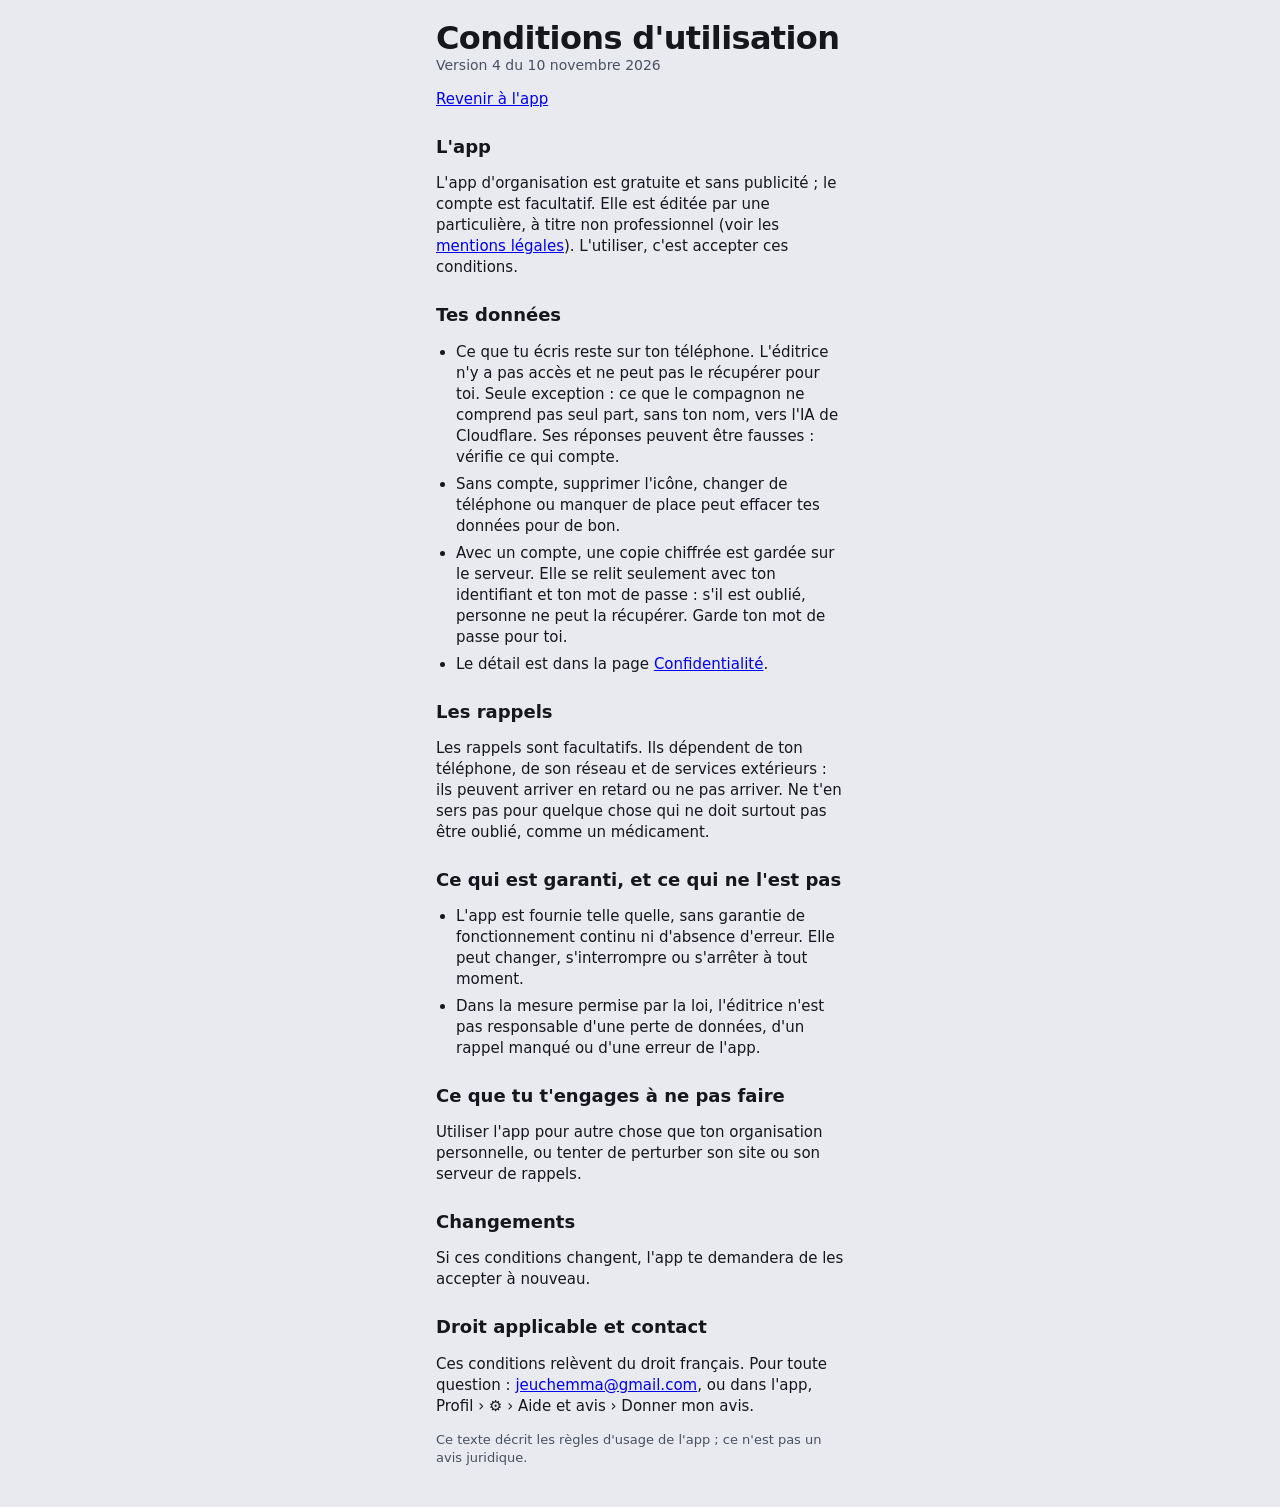
==== commit bac642e1: "2.0.0 : date de mise à jour des conditions (version 4) et de la page de confidentialité" ====
--- a/conditions.html
+++ b/conditions.html
@@ -16,7 +16,7 @@
 </head>
 <body>
 <main class="app texte">
-  <header class="top"><div><h1>Conditions d'utilisation</h1><p>Version 3 du 24 octobre 2026</p></div></header>
+  <header class="top"><div><h1>Conditions d'utilisation</h1><p>Version 4 du 10 novembre 2026</p></div></header>
   <p><a href="./">Revenir à l'app</a></p>
 
   <h2>L'app</h2>
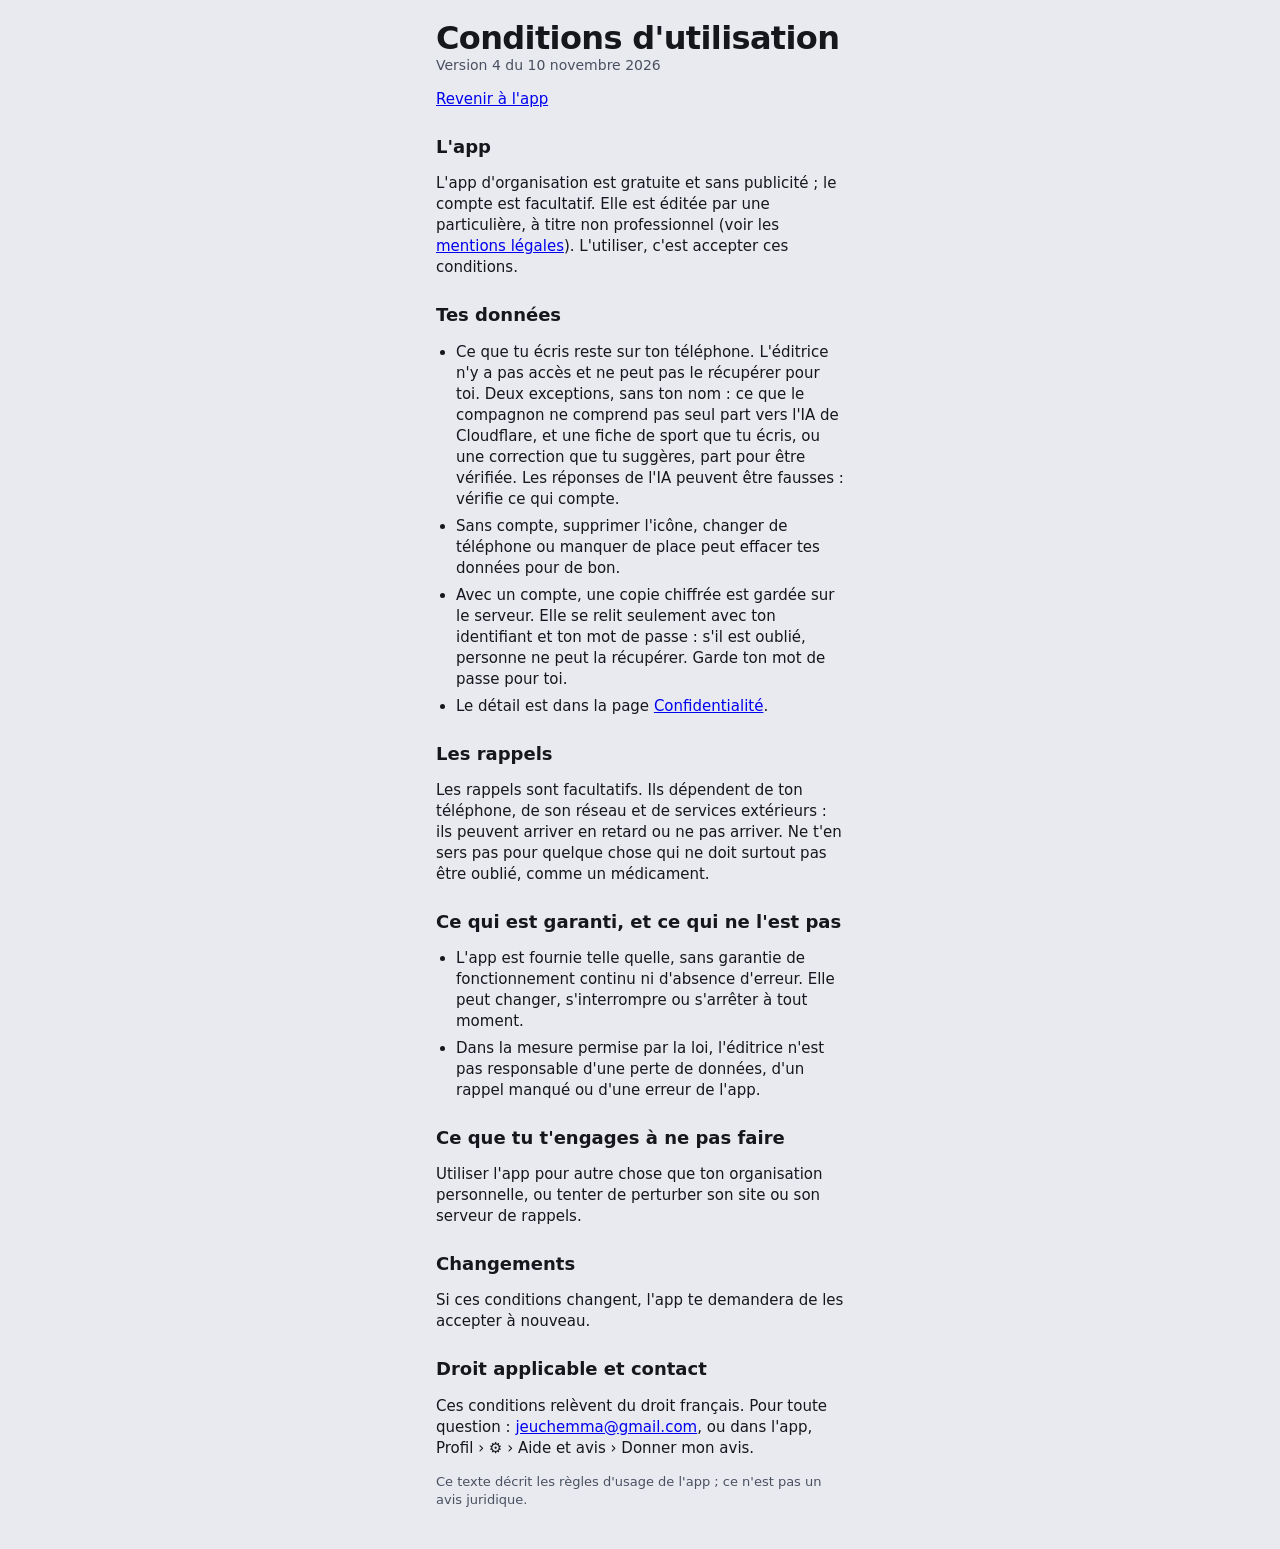
==== commit 71492357: "2.0.0 : les conditions disent aussi que les fiches de sport écrites par l'utilisateur partent pour v" ====
--- a/conditions.html
+++ b/conditions.html
@@ -24,7 +24,7 @@
 
   <h2>Tes données</h2>
   <ul>
-    <li>Ce que tu écris reste sur ton téléphone. L'éditrice n'y a pas accès et ne peut pas le récupérer pour toi. Seule exception : ce que le compagnon ne comprend pas seul part, sans ton nom, vers l'IA de Cloudflare. Ses réponses peuvent être fausses : vérifie ce qui compte.</li>
+    <li>Ce que tu écris reste sur ton téléphone. L'éditrice n'y a pas accès et ne peut pas le récupérer pour toi. Deux exceptions, sans ton nom : ce que le compagnon ne comprend pas seul part vers l'IA de Cloudflare, et une fiche de sport que tu écris, ou une correction que tu suggères, part pour être vérifiée. Les réponses de l'IA peuvent être fausses : vérifie ce qui compte.</li>
     <li>Sans compte, supprimer l'icône, changer de téléphone ou manquer de place peut effacer tes données pour de bon.</li>
     <li>Avec un compte, une copie chiffrée est gardée sur le serveur. Elle se relit seulement avec ton identifiant et ton mot de passe : s'il est oublié, personne ne peut la récupérer. Garde ton mot de passe pour toi.</li>
     <li>Le détail est dans la page <a href="confidentialite.html">Confidentialité</a>.</li>
